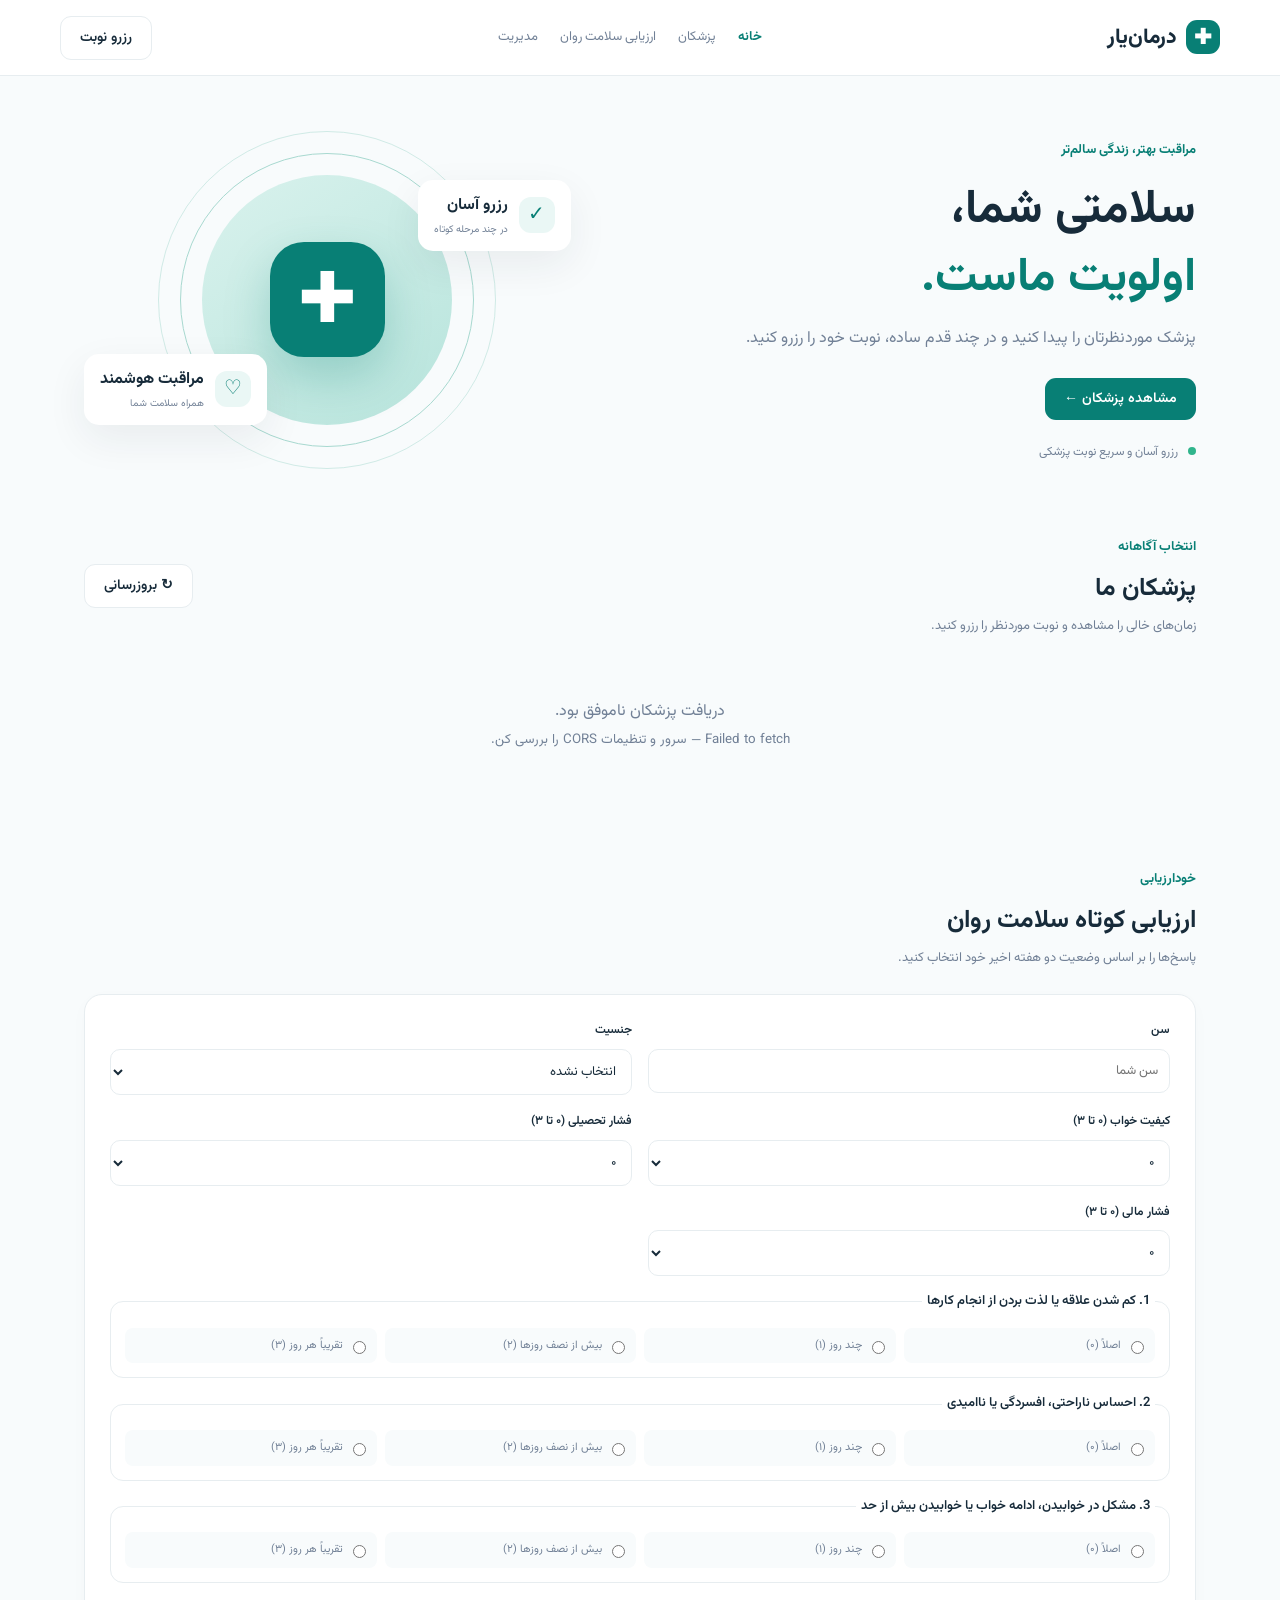
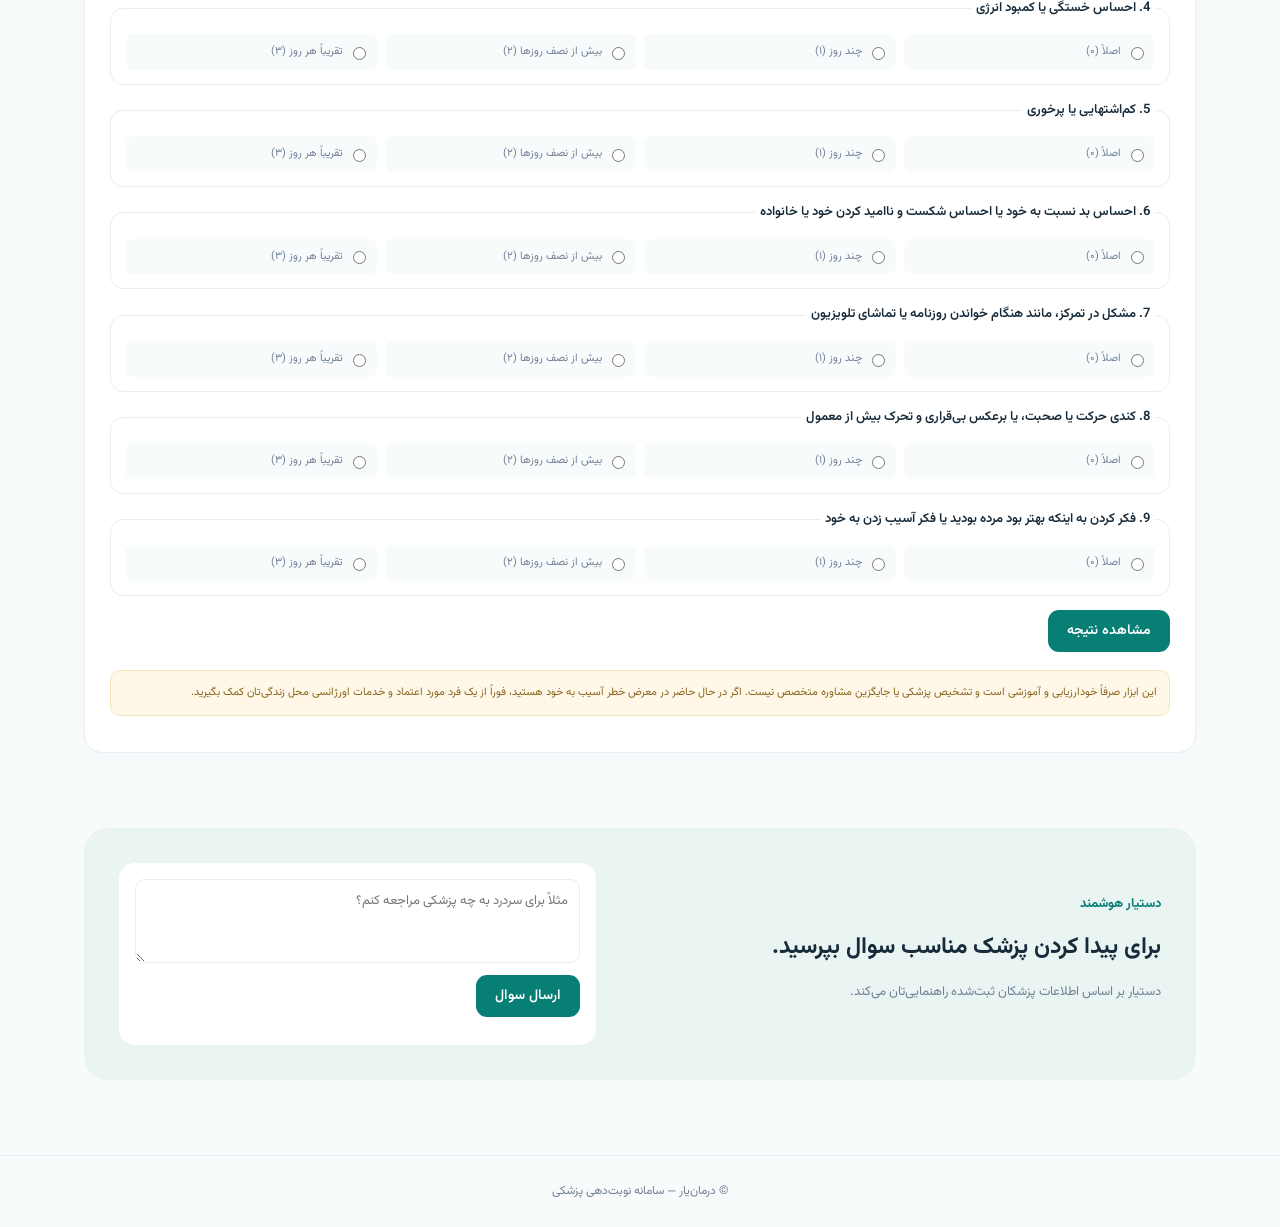
==== index.html @ 04aa25ac "Add files via upload" ====
<!doctype html>
<html lang="fa" dir="rtl">
<head>
<meta charset="UTF-8"><meta name="viewport" content="width=device-width, initial-scale=1.0">
<title>درمان‌یار | نوبت‌دهی پزشکی</title><link rel="stylesheet" href="styles.css">
</head>
<body>
<header class="topbar">
  <a class="brand" href="index.html"><span class="brand-icon">✚</span> درمان‌یار</a>
  <nav><a class="active" href="#home">خانه</a><a href="#doctors">پزشکان</a><a href="#depression">ارزیابی سلامت روان</a><a href="admin.html">مدیریت</a></nav>
  <a class="button button-outline" href="#doctors">رزرو نوبت</a>
</header>
<main id="home">
<section class="hero">
 <div class="hero-copy"><span class="eyebrow">مراقبت بهتر، زندگی سالم‌تر</span><h1>سلامتی شما،<br><span>اولویت ماست.</span></h1>
 <p>پزشک موردنظرتان را پیدا کنید و در چند قدم ساده، نوبت خود را رزرو کنید.</p>
 <a class="button button-primary" href="#doctors">مشاهده پزشکان ←</a><div class="hero-note"><span class="dot"></span> رزرو آسان و سریع نوبت پزشکی</div></div>
 <div class="hero-art"><div class="art-circle"><div class="medical-cross">✚</div></div><div class="float-card float-one"><span class="float-icon">✓</span><div><b>رزرو آسان</b><small>در چند مرحله کوتاه</small></div></div><div class="float-card float-two"><span class="float-icon">♡</span><div><b>مراقبت هوشمند</b><small>همراه سلامت شما</small></div></div></div>
</section>
<section class="section" id="doctors">
 <div class="section-heading"><div><span class="eyebrow">انتخاب آگاهانه</span><h2>پزشکان ما</h2><p>زمان‌های خالی را مشاهده و نوبت موردنظر را رزرو کنید.</p></div><button class="button button-outline" id="refreshDoctors">↻ بروزرسانی</button></div>
 <div id="doctorList" class="doctor-grid"><div class="loading">در حال دریافت پزشکان...</div></div>
</section>
<section class="section" id="depression">
 <div class="section-heading"><div><span class="eyebrow">خودارزیابی</span><h2>ارزیابی کوتاه سلامت روان</h2><p>پاسخ‌ها را بر اساس وضعیت دو هفته اخیر خود انتخاب کنید.</p></div></div>
 <form id="depressionForm" class="panel-card">
  <div class="form-grid">
   <label>سن<input type="number" name="age" min="1" required placeholder="سن شما"></label>
   <label>جنسیت<select name="gender"><option value="">انتخاب نشده</option><option value="Female">زن</option><option value="Male">مرد</option></select></label>
   <label>کیفیت خواب (۰ تا ۳)<select name="sleep_quality" required><option value="0">۰</option><option value="1">۱</option><option value="2">۲</option><option value="3">۳</option></select></label>
   <label>فشار تحصیلی (۰ تا ۳)<select name="study_pressure" required><option value="0">۰</option><option value="1">۱</option><option value="2">۲</option><option value="3">۳</option></select></label>
   <label>فشار مالی (۰ تا ۳)<select name="financial_pressure" required><option value="0">۰</option><option value="1">۱</option><option value="2">۲</option><option value="3">۳</option></select></label>
  </div>
  <div class="question-list" id="phqQuestions"></div>
  <button class="button button-primary" type="submit" id="predictBtn">مشاهده نتیجه</button>
  <div id="predictionResult" class="result-box" aria-live="polite"></div>
  <p class="disclaimer">این ابزار صرفاً خودارزیابی و آموزشی است و تشخیص پزشکی یا جایگزین مشاوره متخصص نیست. اگر در حال حاضر در معرض خطر آسیب به خود هستید، فوراً از یک فرد مورد اعتماد و خدمات اورژانسی محل زندگی‌تان کمک بگیرید.</p>
 </form>
</section>
<section class="cta">
 <div><span class="eyebrow">دستیار هوشمند</span><h2>برای پیدا کردن پزشک مناسب سوال بپرسید.</h2><p>دستیار بر اساس اطلاعات پزشکان ثبت‌شده راهنمایی‌تان می‌کند.</p></div>
 <div class="chat-box"><textarea id="aiQuestion" rows="3" placeholder="مثلاً برای سردرد به چه پزشکی مراجعه کنم؟"></textarea><button id="askAi" class="button button-primary">ارسال سوال</button><div id="aiAnswer" class="ai-answer"></div></div>
</section>
</main>
<footer>© درمان‌یار — سامانه نوبت‌دهی پزشکی</footer><div id="toast" class="toast"></div>
<script src="config.js"></script><script src="app.js"></script>
</body></html>
---- styles.css ----
@import url('https://fonts.googleapis.com/css2?family=Vazirmatn:wght@400;500;600;700;800&display=swap');
:root{--ink:#172b3a;--muted:#718096;--primary:#087f75;--primary-dark:#06675f;--pale:#eaf7f5;--line:#e7edf0;--bg:#f8fbfc;--danger:#d94848;--shadow:0 14px 40px rgba(23,43,58,.07)}
*{box-sizing:border-box}html{scroll-behavior:smooth}body{margin:0;background:var(--bg);color:var(--ink);font-family:Vazirmatn,Tahoma,sans-serif;line-height:1.8}a{text-decoration:none;color:inherit}.topbar{height:76px;padding:0 max(calc((100% - 1160px)/2),24px);display:flex;align-items:center;justify-content:space-between;background:#fff;border-bottom:1px solid var(--line);position:sticky;top:0;z-index:5}.brand{font-size:21px;font-weight:800;display:flex;align-items:center;gap:9px}.brand-icon{display:grid;place-items:center;background:var(--primary);color:white;width:34px;height:34px;border-radius:11px}.topbar nav{display:flex;gap:22px;color:var(--muted);font-size:13px}.topbar nav a.active,.topbar nav a:hover{color:var(--primary);font-weight:700}.button{border:0;border-radius:11px;padding:10px 19px;font:600 14px Vazirmatn;cursor:pointer;display:inline-flex;align-items:center;justify-content:center;gap:10px;transition:.2s}.button:disabled{opacity:.6;cursor:wait}.button-primary{background:var(--primary);color:#fff}.button-primary:hover{background:var(--primary-dark);transform:translateY(-1px)}.button-outline{background:#fff;border:1px solid var(--line);color:var(--ink)}.button-outline:hover{border-color:var(--primary);color:var(--primary)}.hero{max-width:1160px;margin:0 auto;min-height:440px;padding:60px 24px;display:grid;grid-template-columns:1.1fr .9fr;align-items:center;gap:30px}.eyebrow{color:var(--primary);font-size:13px;font-weight:700}.hero h1{font-size:47px;line-height:1.45;margin:12px 0}.hero h1 span{color:var(--primary)}.hero-copy>p,.section-heading p,.admin-welcome p{color:var(--muted);margin:0 0 24px}.hero-note{margin-top:22px;color:var(--muted);font-size:12px}.dot{display:inline-block;width:8px;height:8px;border-radius:50%;background:#30b58c;margin-left:7px}.hero-art{height:310px;position:relative;display:grid;place-items:center}.art-circle{width:250px;height:250px;border-radius:50%;background:linear-gradient(145deg,#d9f2ed,#b7e4dc);display:grid;place-items:center;position:relative}.art-circle:before,.art-circle:after{content:"";position:absolute;border:1px solid #a8d9d0;border-radius:50%;inset:-22px}.art-circle:after{inset:-44px;opacity:.5}.medical-cross{width:115px;height:115px;border-radius:34px;background:var(--primary);color:white;display:grid;place-items:center;font-size:70px;box-shadow:0 20px 45px #087f7540}.float-card{position:absolute;background:#fff;padding:12px 16px;border-radius:15px;box-shadow:var(--shadow);display:flex;align-items:center;gap:11px}.float-card small{display:block;color:var(--muted);font-size:10px}.float-one{top:35px;right:0}.float-two{bottom:30px;left:0}.float-icon{width:36px;height:36px;border-radius:12px;background:var(--pale);color:var(--primary);display:grid;place-items:center;font-size:20px}.section{max-width:1160px;margin:10px auto 75px;padding:0 24px}.section-heading{display:flex;justify-content:space-between;align-items:center;gap:20px;margin-bottom:24px}.section-heading h2,.panel-card h2{font-size:25px;margin:4px 0}.section-heading p{font-size:13px;margin:0}.doctor-grid{display:grid;grid-template-columns:repeat(3,1fr);gap:18px}.doctor-card,.panel-card,.stat-card{background:#fff;border:1px solid var(--line);border-radius:18px;box-shadow:0 5px 20px #172b3a05}.doctor-card{padding:20px;display:flex;flex-direction:column;gap:12px}.doctor-top{display:flex;align-items:center;gap:13px}.doctor-avatar{width:49px;height:49px;flex:none;border-radius:15px;background:var(--pale);color:var(--primary);display:grid;place-items:center;font-size:22px;font-weight:800}.doctor-card h3{margin:0;font-size:16px}.doctor-card p{margin:0;color:var(--muted);font-size:12px}.doctor-meta{border-top:1px solid var(--line);padding-top:12px;color:var(--muted);font-size:12px}.mini-heading{font-size:12px}.slots{display:flex;gap:7px;flex-wrap:wrap;margin-top:7px}.slot{border:1px solid #cce6e1;background:#f3fbf9;color:var(--primary);border-radius:8px;padding:5px 9px;font:500 12px Vazirmatn;cursor:pointer}.slot:hover{background:var(--primary);color:#fff}.reserved-slot{border-color:#f0d5d5;background:#fff7f7;color:var(--danger)}.empty-slots{color:var(--muted);font-size:11px}.card-actions{display:flex;justify-content:space-between;align-items:center;margin-top:auto;padding-top:7px}.text-button{color:var(--muted);font-size:11px}.loading,.empty-state{text-align:center;color:var(--muted);padding:35px;grid-column:1/-1}.cta{max-width:1112px;margin:0 auto 75px;background:#eaf5f3;border-radius:24px;padding:35px;display:grid;grid-template-columns:1fr .9fr;gap:35px;align-items:center}.cta h2{font-size:23px;margin:8px 0}.cta p{font-size:13px;color:var(--muted)}.chat-box{background:#fff;padding:16px;border-radius:16px}.chat-box textarea,input,form textarea,select{font:13px Vazirmatn;width:100%;border:1px solid var(--line);border-radius:10px;padding:11px;outline:none;background:#fff;color:var(--ink);resize:vertical}.chat-box textarea:focus,input:focus,form textarea:focus,select:focus{border-color:var(--primary)}.ai-answer{white-space:pre-wrap;font-size:13px;margin-top:12px}.toast{position:fixed;bottom:22px;left:22px;background:#172b3a;color:white;padding:12px 18px;border-radius:11px;box-shadow:var(--shadow);opacity:0;transform:translateY(10px);transition:.25s;pointer-events:none;z-index:20;font-size:13px}.toast.show{opacity:1;transform:translateY(0)}footer{text-align:center;color:var(--muted);font-size:12px;padding:25px;border-top:1px solid var(--line)}.panel-card{padding:25px;margin-bottom:22px}.form-grid{display:grid;grid-template-columns:1fr 1fr;gap:16px}.form-grid>label{font-size:12px;font-weight:600}.form-grid input,.form-grid textarea,.form-grid select{display:block;margin-top:7px;font-weight:400}.full{grid-column:1/-1}.form-actions{display:flex;align-items:center;gap:14px}.form-message{font-size:12px;color:var(--primary)}.question{border:1px solid var(--line);border-radius:13px;padding:14px;margin:14px 0}.question legend{font-size:13px;font-weight:600;padding:0 5px}.choice-row{display:grid;grid-template-columns:repeat(4,1fr);gap:8px}.choice{font-size:11px;color:var(--muted);display:flex;align-items:center;gap:5px;background:#f8fbfc;border-radius:8px;padding:8px}.choice input{width:auto;accent-color:var(--primary)}.result-box{margin-top:15px}.result-box h3{color:var(--primary)}.prob-list{display:grid;grid-template-columns:repeat(2,1fr);gap:7px}.prob-row{background:#f5faf9;border-radius:8px;padding:8px 11px;font-size:12px;display:flex;justify-content:space-between}.disclaimer{font-size:11px;color:#8a641c;background:#fff8e8;border:1px solid #f5e5bd;padding:12px;border-radius:10px;margin-top:18px}.admin-body{background:#f6f9fa}.admin-main{max-width:1050px;margin:45px auto;padding:0 24px}.admin-welcome{display:flex;align-items:center;justify-content:space-between;margin-bottom:25px}.admin-welcome h1{font-size:29px;margin:4px 0}.admin-avatar{width:54px;height:54px;border-radius:18px;background:var(--pale);color:var(--primary);display:grid;place-items:center;font-weight:800;font-size:23px}.admin-label{font-size:12px;color:var(--primary);background:var(--pale);padding:5px 12px;border-radius:30px}.stats-grid{display:grid;grid-template-columns:repeat(2,1fr);gap:16px;margin-bottom:22px}.stat-card{padding:20px}.stat-card span,.stat-card small{display:block;color:var(--muted);font-size:12px}.stat-card b{display:block;font-size:27px;margin:5px 0}.panel-card .section-heading{margin-bottom:20px}.admin-doctor-list{display:grid;gap:10px}.admin-doctor-row{display:flex;align-items:center;justify-content:space-between;gap:15px;padding:13px;border:1px solid var(--line);border-radius:13px}.admin-doctor-info{display:flex;align-items:center;gap:12px}.admin-doctor-info b{display:block;font-size:13px}.admin-doctor-info small{display:block;color:var(--muted);font-size:11px}.delete-button{border:1px solid #f2d5d5;background:#fff8f8;color:var(--danger);border-radius:9px;padding:7px 12px;font:500 12px Vazirmatn;cursor:pointer}.security-note{font-size:12px;color:#8a641c;background:#fff8e8;border:1px solid #f5e5bd;border-radius:12px;padding:13px}
@media(max-width:800px){.topbar{padding:0 16px}.topbar nav{gap:10px;font-size:11px}.topbar>.button{display:none}.hero{grid-template-columns:1fr;padding-top:40px;text-align:center}.hero h1{font-size:36px}.hero-art{height:260px;grid-row:1}.art-circle{width:185px;height:185px}.medical-cross{width:90px;height:90px;font-size:55px}.float-one{right:2%}.float-two{left:2%}.doctor-grid{grid-template-columns:1fr}.section-heading{align-items:flex-start}.cta{margin:0 16px 50px;grid-template-columns:1fr;padding:24px}.form-grid{grid-template-columns:1fr}.full{grid-column:auto}.choice-row{grid-template-columns:1fr 1fr}.admin-main{margin-top:28px}.admin-doctor-row{align-items:flex-start}.stats-grid{grid-template-columns:1fr 1fr}}
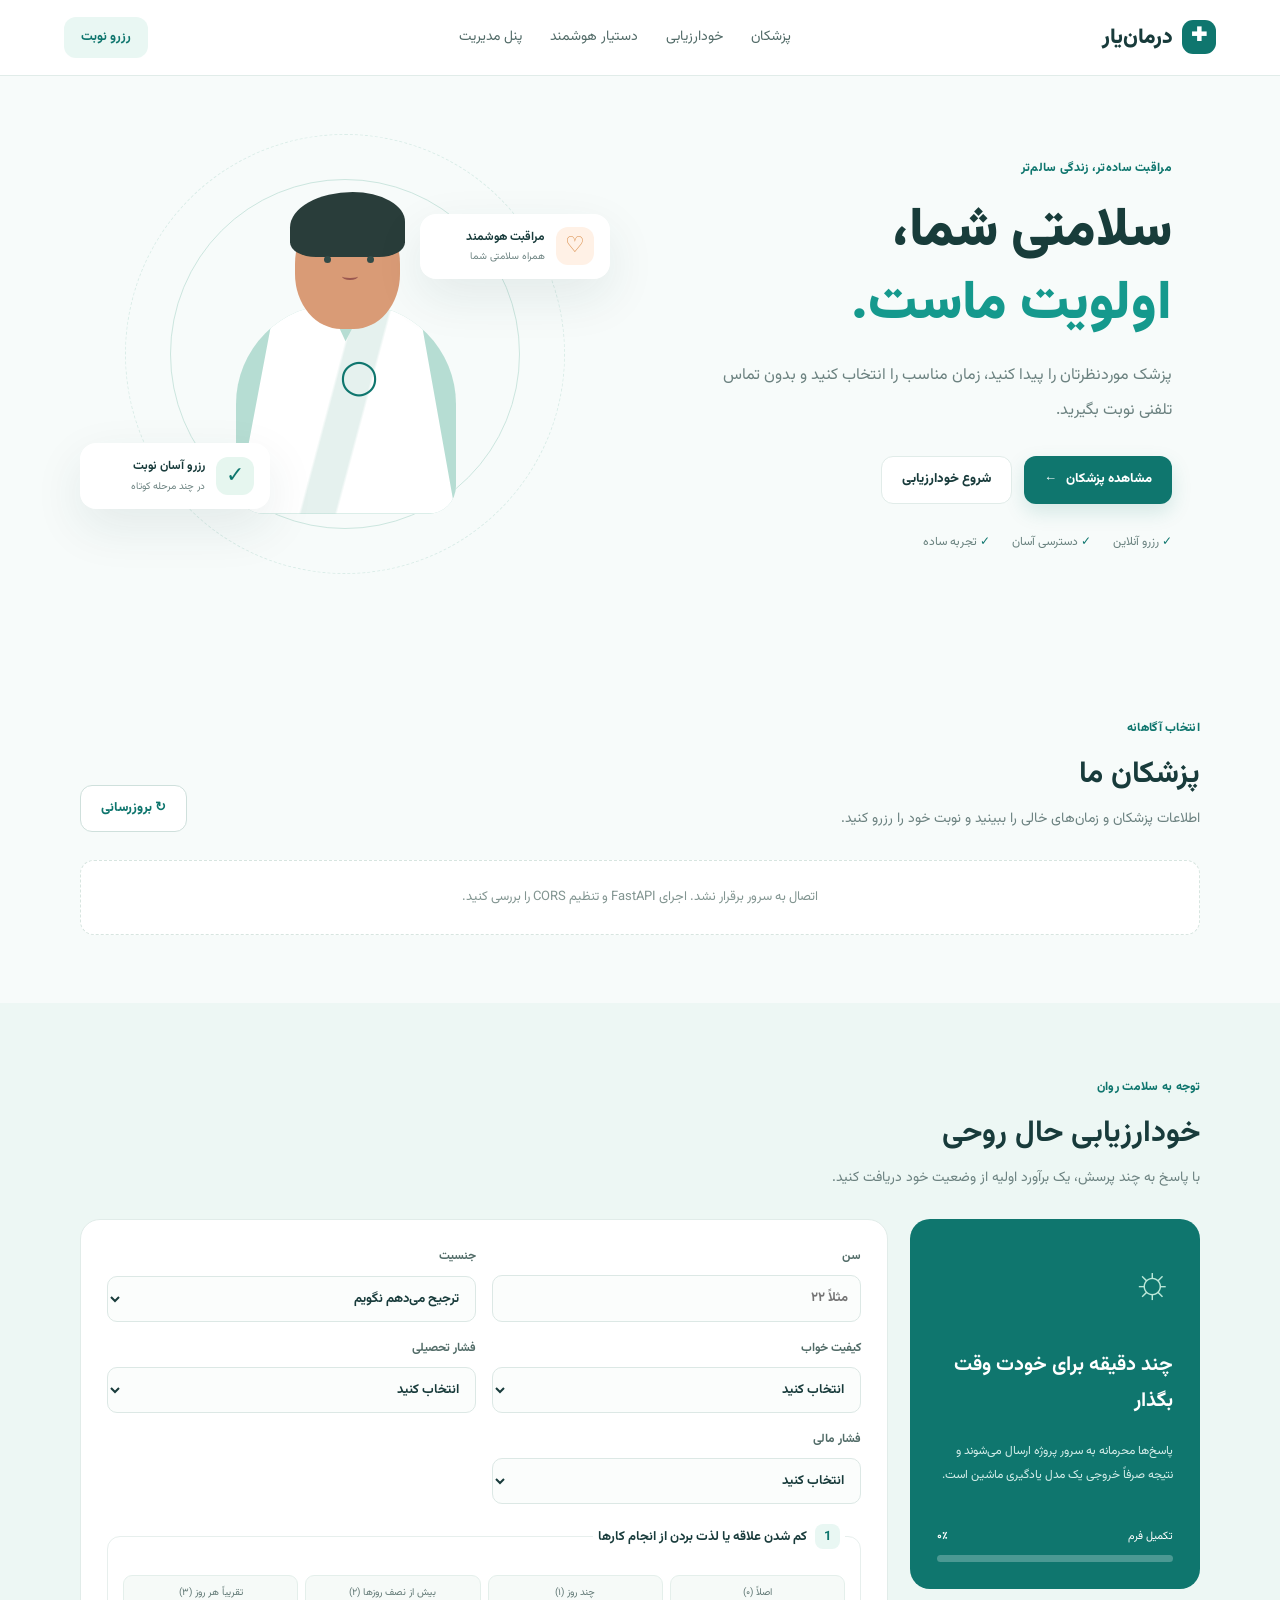
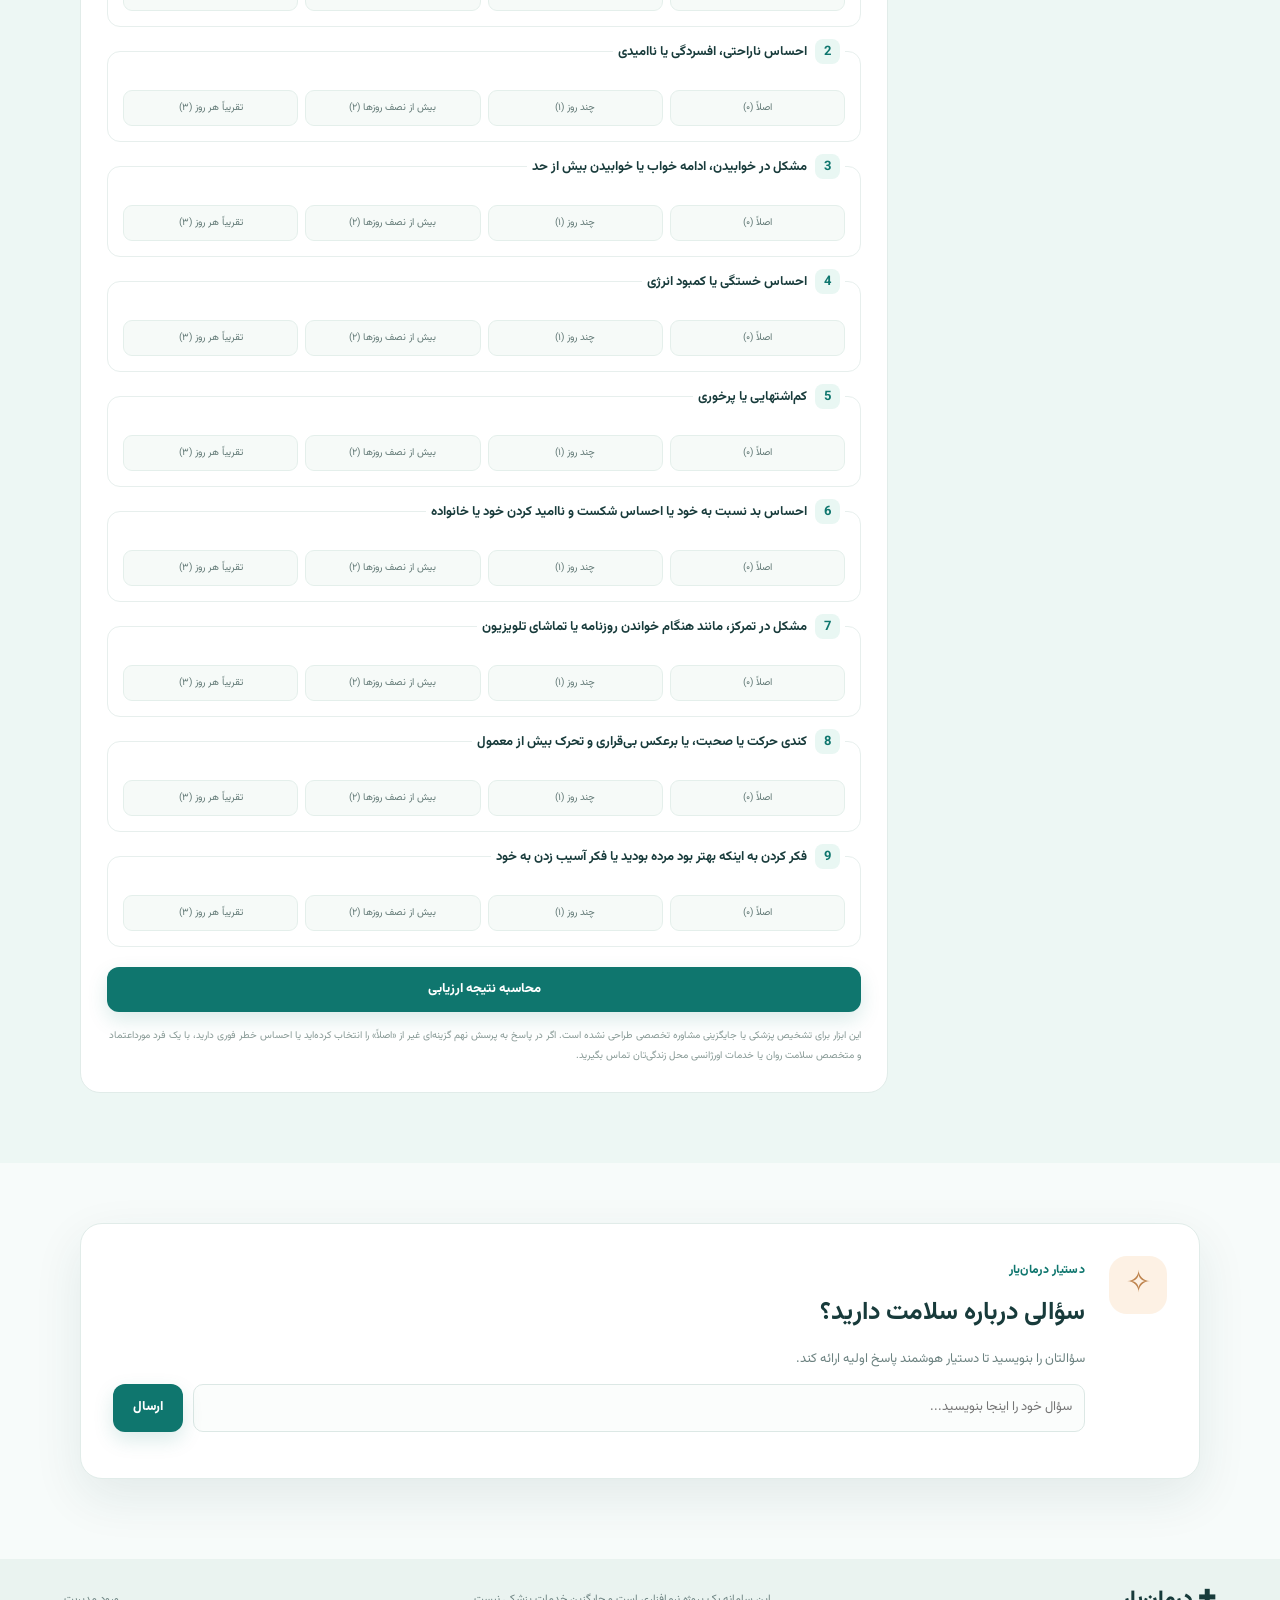
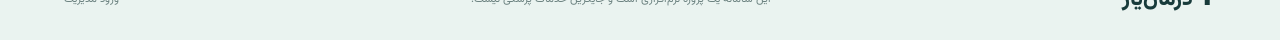
==== commit 92246e60: "Add files via upload" ====
--- a/index.html
+++ b/index.html
@@ -1,47 +1,10 @@
 <!doctype html>
-<html lang="fa" dir="rtl">
-<head>
-<meta charset="UTF-8"><meta name="viewport" content="width=device-width, initial-scale=1.0">
-<title>درمان‌یار | نوبت‌دهی پزشکی</title><link rel="stylesheet" href="styles.css">
-</head>
-<body>
-<header class="topbar">
-  <a class="brand" href="index.html"><span class="brand-icon">✚</span> درمان‌یار</a>
-  <nav><a class="active" href="#home">خانه</a><a href="#doctors">پزشکان</a><a href="#depression">ارزیابی سلامت روان</a><a href="admin.html">مدیریت</a></nav>
-  <a class="button button-outline" href="#doctors">رزرو نوبت</a>
-</header>
-<main id="home">
-<section class="hero">
- <div class="hero-copy"><span class="eyebrow">مراقبت بهتر، زندگی سالم‌تر</span><h1>سلامتی شما،<br><span>اولویت ماست.</span></h1>
- <p>پزشک موردنظرتان را پیدا کنید و در چند قدم ساده، نوبت خود را رزرو کنید.</p>
- <a class="button button-primary" href="#doctors">مشاهده پزشکان ←</a><div class="hero-note"><span class="dot"></span> رزرو آسان و سریع نوبت پزشکی</div></div>
- <div class="hero-art"><div class="art-circle"><div class="medical-cross">✚</div></div><div class="float-card float-one"><span class="float-icon">✓</span><div><b>رزرو آسان</b><small>در چند مرحله کوتاه</small></div></div><div class="float-card float-two"><span class="float-icon">♡</span><div><b>مراقبت هوشمند</b><small>همراه سلامت شما</small></div></div></div>
-</section>
-<section class="section" id="doctors">
- <div class="section-heading"><div><span class="eyebrow">انتخاب آگاهانه</span><h2>پزشکان ما</h2><p>زمان‌های خالی را مشاهده و نوبت موردنظر را رزرو کنید.</p></div><button class="button button-outline" id="refreshDoctors">↻ بروزرسانی</button></div>
- <div id="doctorList" class="doctor-grid"><div class="loading">در حال دریافت پزشکان...</div></div>
-</section>
-<section class="section" id="depression">
- <div class="section-heading"><div><span class="eyebrow">خودارزیابی</span><h2>ارزیابی کوتاه سلامت روان</h2><p>پاسخ‌ها را بر اساس وضعیت دو هفته اخیر خود انتخاب کنید.</p></div></div>
- <form id="depressionForm" class="panel-card">
-  <div class="form-grid">
-   <label>سن<input type="number" name="age" min="1" required placeholder="سن شما"></label>
-   <label>جنسیت<select name="gender"><option value="">انتخاب نشده</option><option value="Female">زن</option><option value="Male">مرد</option></select></label>
-   <label>کیفیت خواب (۰ تا ۳)<select name="sleep_quality" required><option value="0">۰</option><option value="1">۱</option><option value="2">۲</option><option value="3">۳</option></select></label>
-   <label>فشار تحصیلی (۰ تا ۳)<select name="study_pressure" required><option value="0">۰</option><option value="1">۱</option><option value="2">۲</option><option value="3">۳</option></select></label>
-   <label>فشار مالی (۰ تا ۳)<select name="financial_pressure" required><option value="0">۰</option><option value="1">۱</option><option value="2">۲</option><option value="3">۳</option></select></label>
-  </div>
-  <div class="question-list" id="phqQuestions"></div>
-  <button class="button button-primary" type="submit" id="predictBtn">مشاهده نتیجه</button>
-  <div id="predictionResult" class="result-box" aria-live="polite"></div>
-  <p class="disclaimer">این ابزار صرفاً خودارزیابی و آموزشی است و تشخیص پزشکی یا جایگزین مشاوره متخصص نیست. اگر در حال حاضر در معرض خطر آسیب به خود هستید، فوراً از یک فرد مورد اعتماد و خدمات اورژانسی محل زندگی‌تان کمک بگیرید.</p>
- </form>
-</section>
-<section class="cta">
- <div><span class="eyebrow">دستیار هوشمند</span><h2>برای پیدا کردن پزشک مناسب سوال بپرسید.</h2><p>دستیار بر اساس اطلاعات پزشکان ثبت‌شده راهنمایی‌تان می‌کند.</p></div>
- <div class="chat-box"><textarea id="aiQuestion" rows="3" placeholder="مثلاً برای سردرد به چه پزشکی مراجعه کنم؟"></textarea><button id="askAi" class="button button-primary">ارسال سوال</button><div id="aiAnswer" class="ai-answer"></div></div>
-</section>
-</main>
-<footer>© درمان‌یار — سامانه نوبت‌دهی پزشکی</footer><div id="toast" class="toast"></div>
-<script src="config.js"></script><script src="app.js"></script>
-</body></html>+<html lang="fa" dir="rtl"><head><meta charset="utf-8"><meta name="viewport" content="width=device-width,initial-scale=1"><meta name="theme-color" content="#0f766e"><title>درمان‌یار | نوبت‌دهی آنلاین</title><link rel="stylesheet" href="assets/css/styles.css"></head>
+<body><header class="topbar"><a class="brand" href="index.html"><span class="brand-mark">✚</span> درمان‌یار</a><nav><a href="#doctors">پزشکان</a><a href="#assessment">خودارزیابی</a><a href="#assistant">دستیار هوشمند</a><a href="pages/admin.html">پنل مدیریت</a></nav><a class="top-cta" href="#doctors">رزرو نوبت</a></header>
+<main><section class="hero"><div class="hero-copy"><span class="eyebrow">مراقبت ساده‌تر، زندگی سالم‌تر</span><h1>سلامتی شما،<br><em>اولویت ماست.</em></h1><p>پزشک موردنظرتان را پیدا کنید، زمان مناسب را انتخاب کنید و بدون تماس تلفنی نوبت بگیرید.</p><div class="hero-actions"><a class="btn primary" href="#doctors">مشاهده پزشکان <span>←</span></a><a class="btn ghost" href="#assessment">شروع خودارزیابی</a></div><div class="hero-trust"><span>✓ رزرو آنلاین</span><span>✓ دسترسی آسان</span><span>✓ تجربه ساده</span></div></div><div class="hero-art"><div class="art-orbit orbit-one"></div><div class="art-orbit orbit-two"></div><div class="doctor-illustration"><div class="doctor-head"><div class="hair"></div><div class="face"><i></i><b></b><span></span></div></div><div class="doctor-body"><div class="coat"></div><div class="stethoscope">◯</div></div></div><div class="floating-card floating-top"><span class="float-icon">♡</span><div><b>مراقبت هوشمند</b><small>همراه سلامتی شما</small></div></div><div class="floating-card floating-bottom"><span class="float-icon green">✓</span><div><b>رزرو آسان نوبت</b><small>در چند مرحله کوتاه</small></div></div></div></section>
+<section class="section" id="doctors"><div class="section-head"><div><span class="eyebrow">انتخاب آگاهانه</span><h2>پزشکان ما</h2><p>اطلاعات پزشکان و زمان‌های خالی را ببینید و نوبت خود را رزرو کنید.</p></div><button class="btn outline" id="refreshDoctors" type="button">↻ بروزرسانی</button></div><div class="doctor-grid" id="doctorList"><div class="loading">در حال دریافت فهرست پزشکان...</div></div></section>
+<section class="assessment-section" id="assessment"><div class="section-head"><div><span class="eyebrow">توجه به سلامت روان</span><h2>خودارزیابی حال روحی</h2><p>با پاسخ به چند پرسش، یک برآورد اولیه از وضعیت خود دریافت کنید.</p></div></div><div class="assessment-layout"><aside class="assessment-aside"><div class="assessment-symbol">☼</div><h3>چند دقیقه برای خودت وقت بگذار</h3><p>پاسخ‌ها محرمانه به سرور پروژه ارسال می‌شوند و نتیجه صرفاً خروجی یک مدل یادگیری ماشین است.</p><div class="progress-wrap"><div class="progress-label"><span>تکمیل فرم</span><b id="progressText">۰٪</b></div><div class="progress-track"><div id="progressFill"></div></div></div></aside><form id="depressionForm" class="assessment-form"><div class="form-grid"><label>سن<input type="number" name="age" min="1" max="120" required placeholder="مثلاً ۲۲"></label><label>جنسیت<select name="gender"><option value="">ترجیح می‌دهم نگویم</option><option value="Male">مرد</option><option value="Female">زن</option></select></label><label>کیفیت خواب<select name="sleep_quality" required><option value="">انتخاب کنید</option><option value="0">خیلی خوب</option><option value="1">خوب</option><option value="2">ضعیف</option><option value="3">خیلی ضعیف</option></select></label><label>فشار تحصیلی<select name="study_pressure" required><option value="">انتخاب کنید</option><option value="0">بدون فشار</option><option value="1">کم</option><option value="2">متوسط</option><option value="3">زیاد</option></select></label><label>فشار مالی<select name="financial_pressure" required><option value="">انتخاب کنید</option><option value="0">بدون فشار</option><option value="1">کم</option><option value="2">متوسط</option><option value="3">زیاد</option></select></label></div><div id="phqQuestions" class="question-list"></div><button class="btn primary wide" id="predictBtn" type="submit">محاسبه نتیجه ارزیابی</button><div id="predictionResult" class="result-box" hidden aria-live="polite"></div><p class="disclaimer">این ابزار برای تشخیص پزشکی یا جایگزینی مشاوره تخصصی طراحی نشده است. اگر در پاسخ به پرسش نهم گزینه‌ای غیر از «اصلاً» را انتخاب کرده‌اید یا احساس خطر فوری دارید، با یک فرد مورداعتماد و متخصص سلامت روان یا خدمات اورژانسی محل زندگی‌تان تماس بگیرید.</p></form></div></section>
+<section class="section assistant-section" id="assistant"><div class="assistant-card"><div class="assistant-icon">✧</div><div class="assistant-copy"><span class="eyebrow">دستیار درمان‌یار</span><h2>سؤالی درباره سلامت دارید؟</h2><p>سؤالتان را بنویسید تا دستیار هوشمند پاسخ اولیه ارائه کند.</p><div class="assistant-input"><input id="aiQuestion" type="text" placeholder="سؤال خود را اینجا بنویسید..."><button class="btn primary" id="askAi" type="button">ارسال</button></div><div id="aiAnswer" class="ai-answer" aria-live="polite"></div></div></div></section></main>
+<footer><a class="brand" href="#">✚ درمان‌یار</a><span>این سامانه یک پروژه نرم‌افزاری است و جایگزین خدمات پزشکی نیست.</span><a href="pages/admin.html">ورود مدیریت</a></footer>
+<div class="modal" id="bookingModal" aria-hidden="true"><div class="modal-backdrop" data-close-modal></div><div class="modal-panel" role="dialog" aria-modal="true" aria-labelledby="modalTitle"><button class="modal-close" id="closeModal" type="button">×</button><span class="eyebrow" id="modalEyebrow">رزرو نوبت</span><h2 id="modalTitle">تکمیل رزرو نوبت</h2><p id="modalDescription"></p><form id="bookingForm"><label>نام و نام خانوادگی<input id="patientName" maxlength="100" required placeholder="نام شما"></label><div class="modal-actions"><button class="btn primary" id="bookingSubmit" type="submit">تأیید و رزرو</button><button class="btn outline" id="cancelModal" type="button">انصراف</button></div></form></div></div><div id="toast" class="toast" role="status" aria-live="polite"></div>
+<script src="assets/js/config.js"></script><script src="assets/js/api.js"></script><script src="assets/js/ui.js"></script><script src="assets/js/booking.js"></script><script src="assets/js/depression.js"></script><script src="assets/js/main.js"></script></body></html>
--- a/assets/css/styles.css
+++ b/assets/css/styles.css
@@ -0,0 +1,4 @@
+@import url('https://fonts.googleapis.com/css2?family=Vazirmatn:wght@300;400;500;600;700;800;900&display=swap');
+:root{--ink:#183b3b;--muted:#6c8280;--teal:#0f766e;--teal2:#15998d;--mint:#e9f7f3;--line:#e1ece9;--paper:#fff;--bg:#f7fbfa;--orange:#e9a45b;--danger:#c94d55;--shadow:0 18px 50px rgba(21,69,65,.09)}*{box-sizing:border-box}html{scroll-behavior:smooth}body{margin:0;background:var(--bg);color:var(--ink);font-family:'Vazirmatn',Tahoma,sans-serif;line-height:1.8}a{color:inherit;text-decoration:none}button,input,textarea,select{font:inherit}button{cursor:pointer}.topbar{height:76px;padding:0 max(calc((100% - 1160px)/2),5%);display:flex;align-items:center;justify-content:space-between;background:rgba(255,255,255,.92);border-bottom:1px solid var(--line);position:sticky;top:0;z-index:20;backdrop-filter:blur(14px)}.brand{font-weight:900;font-size:21px;display:flex;align-items:center;gap:9px;color:var(--ink)}.brand-mark{display:grid;place-items:center;width:34px;height:34px;border-radius:11px;background:var(--teal);color:#fff;font-size:19px}.topbar nav{display:flex;gap:28px;color:#526b68;font-size:14px}.topbar nav a:hover,.topbar nav a.active{color:var(--teal)}.top-cta,.admin-tag{background:var(--mint);color:var(--teal);padding:9px 17px;border-radius:12px;font-size:13px;font-weight:700}.hero{max-width:1160px;margin:auto;min-height:570px;padding:65px 20px 80px;display:grid;grid-template-columns:1fr 1fr;align-items:center;gap:60px}.hero-copy{padding-right:28px}.eyebrow{font-size:12px;font-weight:800;color:var(--teal);letter-spacing:.3px}.hero h1{font-size:54px;line-height:1.35;margin:14px 0;color:#183c3a;font-weight:900}.hero h1 em{font-style:normal;color:var(--teal2)}.hero-copy>p{color:var(--muted);max-width:460px;font-size:16px;line-height:2.2}.hero-actions{display:flex;gap:12px;margin:28px 0}.btn{border:0;border-radius:12px;padding:11px 20px;font-size:13px;font-weight:800;display:inline-flex;justify-content:center;align-items:center;gap:9px;transition:.2s}.btn:hover{transform:translateY(-2px)}.btn:disabled{opacity:.6;cursor:wait;transform:none}.primary{background:var(--teal);color:#fff;box-shadow:0 8px 20px #0f766e26}.primary:hover{background:#0b655f}.ghost{background:#fff;border:1px solid var(--line);color:var(--ink)}.outline{background:#fff;border:1px solid #cfe0dc;color:var(--teal)}.danger{background:#fff0f0;color:var(--danger);border:1px solid #f4d1d2}.wide{width:100%}.small{padding:8px 12px;font-size:12px}.hero-trust{display:flex;gap:22px;color:#69817e;font-size:12px}.hero-trust span:first-letter{color:var(--teal)}.hero-art{height:420px;position:relative;display:grid;place-items:center}.art-orbit{position:absolute;border:1px solid #cce6df;border-radius:50%;width:350px;height:350px}.orbit-two{width:440px;height:440px;border-style:dashed;opacity:.65}.doctor-illustration{position:relative;width:245px;height:320px;z-index:2}.doctor-head{position:absolute;top:10px;left:72px;width:105px;height:125px;background:#d99b76;border-radius:48% 48% 44% 44%;z-index:2}.hair{position:absolute;top:-12px;left:-5px;width:115px;height:65px;border-radius:60% 50% 25% 25%;background:#293d3a}.face{position:absolute;top:43px;left:23px;width:62px;height:48px}.face i,.face b{position:absolute;top:9px;width:7px;height:7px;border-radius:50%;background:#314a47}.face i{left:6px}.face b{right:6px}.face span{position:absolute;left:24px;top:26px;width:16px;height:7px;border-bottom:2px solid #9b574f;border-radius:50%}.doctor-body{position:absolute;bottom:0;left:13px;width:220px;height:210px;background:#b6ddd3;border-radius:100px 100px 28px 28px;overflow:hidden}.coat{position:absolute;inset:0;background:linear-gradient(105deg,#fff 0 43%,#e5f1ee 44% 56%,#fff 57%);clip-path:polygon(18% 0,42% 0,50% 18%,59% 0,83% 0,100% 100%,0 100%)}.stethoscope{position:absolute;top:45px;left:104px;color:var(--teal);font-size:34px}.floating-card{position:absolute;z-index:3;background:#fff;border-radius:16px;padding:13px 16px;display:flex;align-items:center;gap:11px;box-shadow:var(--shadow);min-width:190px}.floating-top{top:70px;right:0}.floating-bottom{bottom:55px;left:0}.float-icon{display:grid;place-items:center;width:38px;height:38px;background:#fff1e6;color:#d98d49;border-radius:12px;font-size:22px}.float-icon.green{background:#e6f6ef;color:var(--teal)}.floating-card b,.floating-card small{display:block}.floating-card b{font-size:12px}.floating-card small{font-size:10px;color:var(--muted)}.section{max-width:1160px;margin:0 auto;padding:68px 20px}.section-head{display:flex;align-items:end;justify-content:space-between;margin-bottom:28px}.section-head h2,.assistant-copy h2{font-size:30px;margin:5px 0;color:var(--ink)}.section-head p{color:var(--muted);font-size:14px;margin:0}.doctor-grid{display:grid;grid-template-columns:repeat(3,1fr);gap:18px}.doctor-card,.panel-card{background:#fff;border:1px solid var(--line);border-radius:20px;padding:22px;box-shadow:0 8px 28px #164c4310}.doctor-top{display:flex;align-items:center;gap:13px}.doctor-avatar{width:48px;height:48px;flex:0 0 48px;border-radius:15px;background:var(--mint);color:var(--teal);display:grid;place-items:center;font-size:22px}.doctor-top h3{font-size:17px;margin:0}.doctor-top p{margin:0;color:var(--muted);font-size:11px}.doctor-description{color:#617976;font-size:13px;min-height:42px}.doctor-meta{display:grid;gap:5px;color:#627976;font-size:12px;border-block:1px solid #edf3f1;padding:12px 0;margin:12px 0}.slot-group>b{font-size:12px}.slots{display:flex;flex-wrap:wrap;gap:7px;margin-top:9px}.slot{background:#eaf7f2;border:1px solid #d5eee5;color:#08776b;border-radius:9px;padding:6px 10px;font-size:11px;font-weight:700}.slot:hover{background:var(--teal);color:#fff}.reserved-slot{background:#fff3ec;border-color:#f4dfcf;color:#a76b39}.reserved-slot:hover{background:#c77b43;color:#fff}.empty-slots,.field-hint{font-size:11px;color:#8a9b98}.reserved-area{margin-top:13px}.card-footer{display:flex;justify-content:space-between;margin-top:18px;padding-top:12px;border-top:1px solid #edf3f1;color:var(--teal);font-size:11px}.card-footer small{color:#8a9b98}.assessment-section{background:#edf7f4;padding:70px max(calc((100% - 1120px)/2),5%)}.assessment-layout{display:grid;grid-template-columns:290px 1fr;gap:22px;align-items:start}.assessment-aside{background:var(--teal);border-radius:20px;padding:27px;color:#fff;position:sticky;top:100px}.assessment-symbol{font-size:45px;color:#bce8d9}.assessment-aside h3{font-size:20px}.assessment-aside p{font-size:12px;color:#d5eeea;line-height:2}.progress-wrap{margin-top:40px}.progress-label{display:flex;justify-content:space-between;font-size:11px}.progress-track,.probability-track{height:7px;background:#d8e8e3;border-radius:10px;overflow:hidden}.progress-track{background:#ffffff40;margin-top:8px}.progress-track>div{height:100%;width:0;background:#f1c58d;border-radius:10px;transition:width .2s}.assessment-form{background:#fff;border:1px solid var(--line);border-radius:20px;padding:26px}.form-grid{display:grid;grid-template-columns:repeat(2,minmax(0,1fr));gap:16px}.form-grid label,.modal-panel label{display:grid;gap:7px;color:#526c68;font-size:12px;font-weight:700}.full{grid-column:1/-1}input,textarea,select{width:100%;border:1px solid #dce8e5;background:#fbfdfc;border-radius:10px;padding:11px 12px;color:var(--ink);outline:none;font-size:13px}input:focus,textarea:focus,select:focus{border-color:#5bb4a5;box-shadow:0 0 0 3px #0f766e12}textarea{resize:vertical}.question-list{margin:20px 0}.question{border:1px solid #e7efed;border-radius:13px;padding:15px;margin:12px 0}.question legend{font-size:13px;font-weight:700;padding:0 5px;line-height:2}.question-number{display:inline-grid;place-items:center;width:25px;height:25px;border-radius:8px;background:var(--mint);color:var(--teal);margin-left:8px}.choice-row{display:grid;grid-template-columns:repeat(4,1fr);gap:7px;margin-top:10px}.choice{position:relative;display:block!important}.choice input{position:absolute;opacity:0}.choice span{display:block;text-align:center;padding:8px 5px;background:#f6faf8;border:1px solid #e4efeb;border-radius:9px;font-size:10px;color:#627976;cursor:pointer}.choice input:checked+span{background:#e3f4ed;border-color:#65b7a2;color:#08766b;font-weight:800}.disclaimer{font-size:10px;color:#879995;line-height:2;margin:14px 0 0}.result-box{margin-top:18px;padding:18px;border-radius:14px;background:#f3faf7;border:1px solid #d9eee5}.result-heading{display:flex;align-items:center;gap:12px}.result-heading h3{margin:0;font-size:20px}.result-heading .eyebrow{display:block}.result-icon{width:40px;height:40px;border-radius:12px;background:#dff3e9;color:var(--teal);display:grid;place-items:center}.result-box p{font-size:12px;color:#627976}.result-box h4{font-size:12px}.probability-item{margin:10px 0}.probability-label{display:flex;justify-content:space-between;font-size:11px;margin-bottom:5px}.probability-fill{height:100%;background:var(--teal2);border-radius:10px}.urgent-note{background:#fff0ed;padding:12px;border-radius:10px;color:#a43d35!important}.error-text{color:var(--danger)!important}.assistant-section{padding-top:60px;padding-bottom:80px}.assistant-card{display:flex;gap:24px;align-items:flex-start;background:#fff;border:1px solid var(--line);border-radius:22px;padding:32px;box-shadow:var(--shadow)}.assistant-icon{width:58px;height:58px;display:grid;place-items:center;background:#fdf1e4;color:#bd824b;border-radius:18px;font-size:30px}.assistant-copy{flex:1}.assistant-copy h2{font-size:25px}.assistant-copy p{color:var(--muted);font-size:13px}.assistant-input{display:flex;gap:10px}.assistant-input input{flex:1}.ai-answer{white-space:pre-wrap;margin-top:14px;color:#46615d;font-size:13px;line-height:2}footer{display:flex;justify-content:space-between;align-items:center;padding:22px max(calc((100% - 1160px)/2),5%);background:#eaf3f0;color:#6c8280;font-size:11px}.footer .brand{font-size:15px}.modal{position:fixed;inset:0;z-index:50;display:none;align-items:center;justify-content:center;padding:20px}.modal.open{display:flex}.modal-backdrop{position:absolute;inset:0;background:#102f2dcc;backdrop-filter:blur(4px)}.modal-panel{position:relative;width:min(100%,440px);background:#fff;border-radius:20px;padding:30px;box-shadow:var(--shadow)}.modal-close{position:absolute;top:12px;left:15px;border:0;background:#f1f6f4;border-radius:9px;width:32px;height:32px;font-size:23px;color:var(--muted)}.modal-panel h2{margin:5px 0}.modal-panel>p{font-size:12px;color:var(--muted)}.modal-actions{display:flex;gap:9px;margin-top:18px}.toast{position:fixed;bottom:22px;left:22px;z-index:80;background:#173f3b;color:#fff;border-radius:12px;padding:12px 18px;font-size:12px;box-shadow:var(--shadow);opacity:0;transform:translateY(12px);pointer-events:none;transition:.25s;max-width:min(90vw,440px)}.toast.show{opacity:1;transform:translateY(0)}.loading,.empty-state{padding:25px;text-align:center;color:#829591;background:#fff;border:1px dashed #d7e5e0;border-radius:14px;grid-column:1/-1;font-size:13px}
+/* Admin */.admin-main{max-width:1060px;margin:0 auto;padding:38px 20px 70px}.admin-welcome{display:flex;align-items:center;justify-content:space-between;margin-bottom:25px}.admin-welcome h1{font-size:30px;margin:3px 0}.admin-welcome p{margin:0;color:var(--muted);font-size:13px}.admin-avatar{width:54px;height:54px;border-radius:18px;background:var(--teal);color:white;display:grid;place-items:center;font-weight:900;font-size:20px}.stats-grid{display:grid;grid-template-columns:repeat(2,1fr);gap:15px;margin-bottom:20px}.stat-card{background:#fff;border:1px solid var(--line);border-radius:16px;padding:17px 20px}.stat-card span,.stat-card small{display:block;color:var(--muted);font-size:11px}.stat-card b{display:block;font-size:25px;margin:2px 0}.stat-card b.connected{color:var(--teal)}.panel-card{margin:18px 0;padding:24px}.section-heading{display:flex;align-items:center;justify-content:space-between;margin-bottom:20px}.section-heading h2{margin:0;font-size:19px}.section-heading p{margin:3px 0;color:var(--muted);font-size:11px}.panel-icon,.schedule-icon{width:38px;height:38px;display:grid;place-items:center;background:var(--mint);color:var(--teal);border-radius:12px;font-size:20px}.schedule-builder{background:#f7fbfa;border:1px solid #e1ece8;border-radius:15px;padding:17px}.schedule-title{display:flex;align-items:center;justify-content:space-between}.schedule-title h3{margin:0;font-size:14px}.schedule-title p{margin:3px 0;color:var(--muted);font-size:10px}.schedule-inputs{display:flex;align-items:end;gap:12px;margin:15px 0}.schedule-inputs label{width:155px}.schedule-inputs .btn{height:43px}.schedule-list{display:grid;gap:8px}.schedule-empty{color:#8b9b98;font-size:11px;padding:10px}.schedule-chip,.schedule-edit-row{display:flex;align-items:center;justify-content:space-between;gap:12px;padding:9px 12px;background:#fff;border:1px solid #e2ece8;border-radius:10px;font-size:11px}.schedule-chip strong{color:var(--teal)}.remove-slot{border:0;background:#fff0f0;color:var(--danger);width:27px;height:27px;border-radius:8px;font-size:18px}.remove-slot:disabled{opacity:.25;cursor:not-allowed}.field-hint{display:block;margin-top:9px}.form-actions{display:flex;align-items:center;gap:12px}.form-message{font-size:11px;color:var(--teal)}.admin-doctor-list{display:grid;gap:10px}.admin-doctor-row{display:flex;justify-content:space-between;align-items:center;gap:15px;padding:13px;border:1px solid #e6efec;border-radius:13px}.admin-doctor-info{display:flex;align-items:center;gap:12px}.admin-doctor-info b,.admin-doctor-info small{display:block}.admin-doctor-info b{font-size:13px}.admin-doctor-info small{font-size:10px;color:var(--muted)}.admin-row-actions{display:flex;gap:8px}.security-note{padding:14px 17px;background:#fff8eb;border:1px solid #f1e0c2;border-radius:12px;color:#8b6b3d;font-size:11px;line-height:2}.edit-panel{border-color:#a7d7c9;box-shadow:0 10px 35px #0f766e12}.schedule-edit-row{justify-content:initial}.schedule-time-fields{display:flex;gap:9px;flex:1}.schedule-time-fields label{display:flex;align-items:center;gap:6px;font-size:10px;color:var(--muted)}.schedule-time-fields input{width:115px;padding:6px}.schedule-row-status{display:flex;align-items:center;gap:8px;min-width:100px}.schedule-row-status small{color:var(--muted);font-size:10px}.status-pill{border-radius:20px;padding:3px 8px;font-size:10px}.status-pill.free{background:#e5f6ee;color:#168166}.status-pill.taken{background:#fff0e6;color:#aa713d}[hidden]{display:none!important}
+@media(max-width:850px){.topbar{padding:0 20px}.topbar nav{gap:13px;font-size:12px}.hero{gap:10px;min-height:490px}.hero h1{font-size:43px}.hero-art{transform:scale(.85)}.doctor-grid{grid-template-columns:repeat(2,1fr)}.assessment-section{padding:55px 20px}.assessment-layout{grid-template-columns:1fr}.assessment-aside{position:static}.progress-wrap{margin-top:20px}}@media(max-width:600px){.topbar{height:auto;min-height:65px;flex-wrap:wrap;padding:10px 15px;gap:8px}.topbar nav{order:3;width:100%;overflow:auto;justify-content:space-between;padding:6px 0}.top-cta,.admin-tag{font-size:11px;padding:6px 10px}.hero{display:flex;flex-direction:column;padding:48px 20px 35px;gap:0}.hero-copy{padding:0}.hero h1{font-size:39px}.hero-copy>p{font-size:14px}.hero-art{height:330px;width:100%;transform:scale(.78);margin-top:-10px}.section{padding:48px 16px}.section-head{align-items:flex-start;gap:12px}.section-head h2,.assistant-copy h2{font-size:24px}.section-head p{font-size:12px}.doctor-grid{grid-template-columns:1fr}.assessment-section{padding:45px 14px}.assessment-form{padding:16px}.form-grid{grid-template-columns:1fr}.form-grid .full{grid-column:auto}.choice-row{grid-template-columns:repeat(2,1fr)}.assistant-card{padding:20px;gap:12px}.assistant-icon{width:42px;height:42px;flex:0 0 42px}.assistant-input{flex-direction:column}.assistant-input .btn{width:100%}footer{flex-wrap:wrap;gap:12px;padding:20px}.admin-main{padding:25px 13px 45px}.panel-card{padding:17px}.stats-grid{gap:8px}.stat-card{padding:13px}.admin-doctor-row{align-items:flex-start;flex-direction:column}.admin-row-actions{width:100%}.admin-row-actions .btn{flex:1}.schedule-inputs{flex-wrap:wrap}.schedule-inputs label{width:calc(50% - 8px)}.schedule-inputs .btn{width:100%}.schedule-edit-row{flex-wrap:wrap}.schedule-time-fields{min-width:100%}.schedule-time-fields label{flex:1}.schedule-time-fields input{width:100%}.schedule-row-status{min-width:unset}.form-actions{flex-wrap:wrap}.modal-panel{padding:24px 18px}}
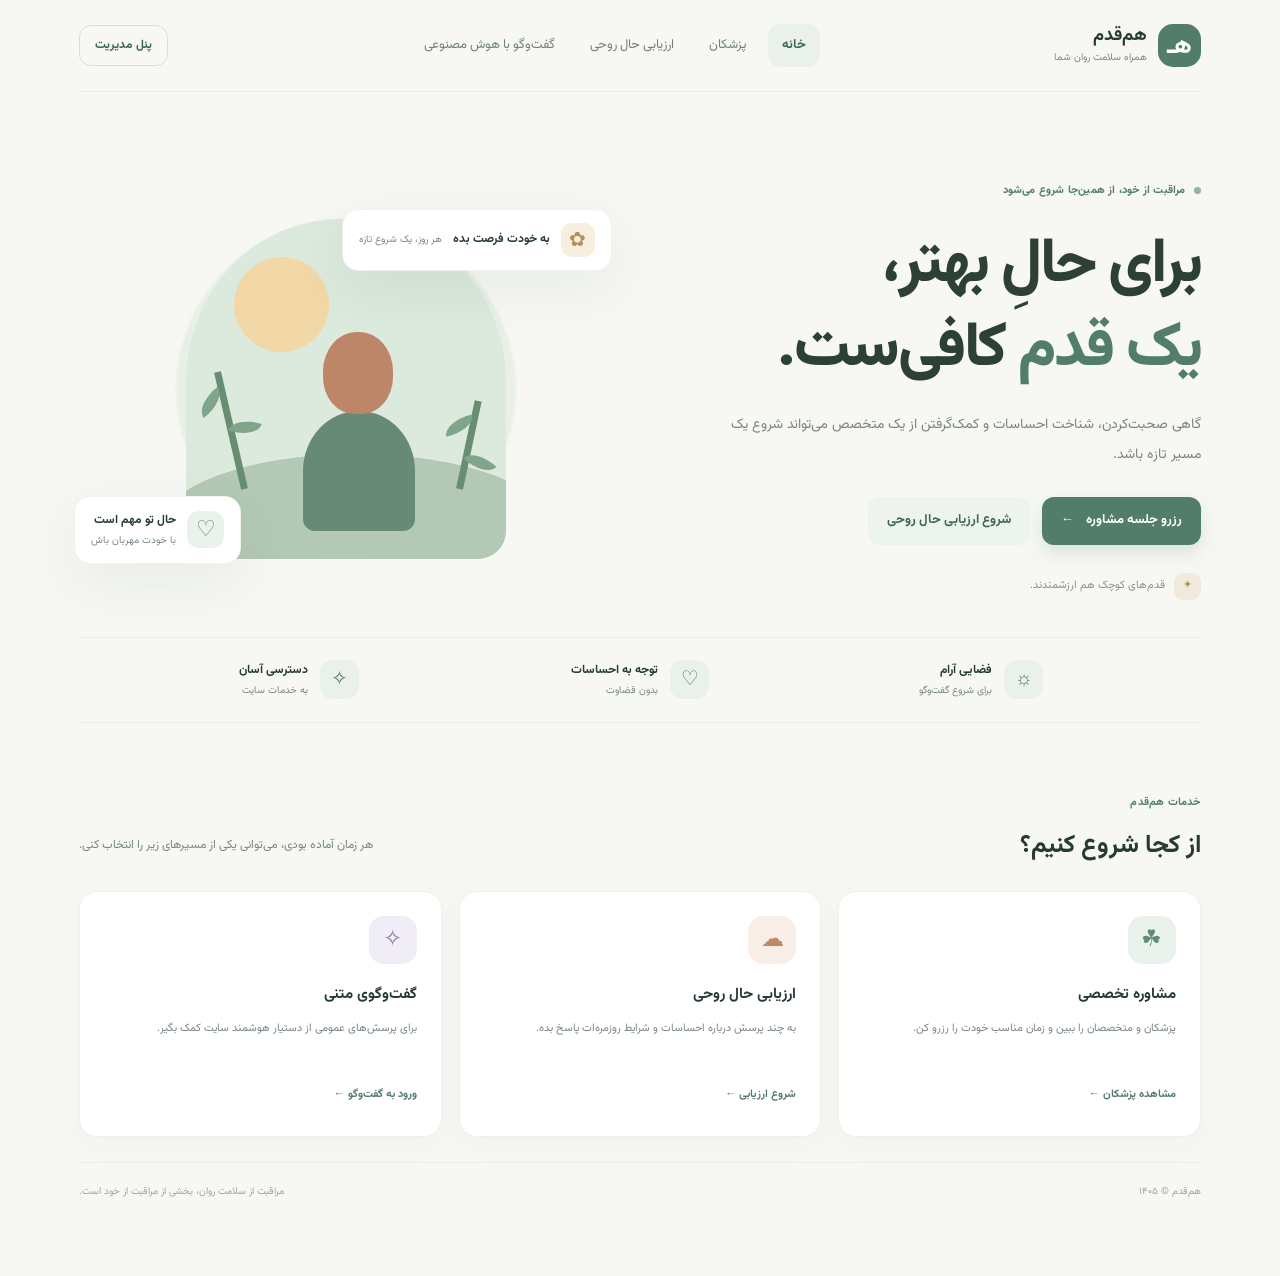
==== commit f7168527: "Add files via upload" ====
--- a/index.html
+++ b/index.html
@@ -1,10 +1,136 @@
 <!doctype html>
-<html lang="fa" dir="rtl"><head><meta charset="utf-8"><meta name="viewport" content="width=device-width,initial-scale=1"><meta name="theme-color" content="#0f766e"><title>درمان‌یار | نوبت‌دهی آنلاین</title><link rel="stylesheet" href="assets/css/styles.css"></head>
-<body><header class="topbar"><a class="brand" href="index.html"><span class="brand-mark">✚</span> درمان‌یار</a><nav><a href="#doctors">پزشکان</a><a href="#assessment">خودارزیابی</a><a href="#assistant">دستیار هوشمند</a><a href="pages/admin.html">پنل مدیریت</a></nav><a class="top-cta" href="#doctors">رزرو نوبت</a></header>
-<main><section class="hero"><div class="hero-copy"><span class="eyebrow">مراقبت ساده‌تر، زندگی سالم‌تر</span><h1>سلامتی شما،<br><em>اولویت ماست.</em></h1><p>پزشک موردنظرتان را پیدا کنید، زمان مناسب را انتخاب کنید و بدون تماس تلفنی نوبت بگیرید.</p><div class="hero-actions"><a class="btn primary" href="#doctors">مشاهده پزشکان <span>←</span></a><a class="btn ghost" href="#assessment">شروع خودارزیابی</a></div><div class="hero-trust"><span>✓ رزرو آنلاین</span><span>✓ دسترسی آسان</span><span>✓ تجربه ساده</span></div></div><div class="hero-art"><div class="art-orbit orbit-one"></div><div class="art-orbit orbit-two"></div><div class="doctor-illustration"><div class="doctor-head"><div class="hair"></div><div class="face"><i></i><b></b><span></span></div></div><div class="doctor-body"><div class="coat"></div><div class="stethoscope">◯</div></div></div><div class="floating-card floating-top"><span class="float-icon">♡</span><div><b>مراقبت هوشمند</b><small>همراه سلامتی شما</small></div></div><div class="floating-card floating-bottom"><span class="float-icon green">✓</span><div><b>رزرو آسان نوبت</b><small>در چند مرحله کوتاه</small></div></div></div></section>
-<section class="section" id="doctors"><div class="section-head"><div><span class="eyebrow">انتخاب آگاهانه</span><h2>پزشکان ما</h2><p>اطلاعات پزشکان و زمان‌های خالی را ببینید و نوبت خود را رزرو کنید.</p></div><button class="btn outline" id="refreshDoctors" type="button">↻ بروزرسانی</button></div><div class="doctor-grid" id="doctorList"><div class="loading">در حال دریافت فهرست پزشکان...</div></div></section>
-<section class="assessment-section" id="assessment"><div class="section-head"><div><span class="eyebrow">توجه به سلامت روان</span><h2>خودارزیابی حال روحی</h2><p>با پاسخ به چند پرسش، یک برآورد اولیه از وضعیت خود دریافت کنید.</p></div></div><div class="assessment-layout"><aside class="assessment-aside"><div class="assessment-symbol">☼</div><h3>چند دقیقه برای خودت وقت بگذار</h3><p>پاسخ‌ها محرمانه به سرور پروژه ارسال می‌شوند و نتیجه صرفاً خروجی یک مدل یادگیری ماشین است.</p><div class="progress-wrap"><div class="progress-label"><span>تکمیل فرم</span><b id="progressText">۰٪</b></div><div class="progress-track"><div id="progressFill"></div></div></div></aside><form id="depressionForm" class="assessment-form"><div class="form-grid"><label>سن<input type="number" name="age" min="1" max="120" required placeholder="مثلاً ۲۲"></label><label>جنسیت<select name="gender"><option value="">ترجیح می‌دهم نگویم</option><option value="Male">مرد</option><option value="Female">زن</option></select></label><label>کیفیت خواب<select name="sleep_quality" required><option value="">انتخاب کنید</option><option value="0">خیلی خوب</option><option value="1">خوب</option><option value="2">ضعیف</option><option value="3">خیلی ضعیف</option></select></label><label>فشار تحصیلی<select name="study_pressure" required><option value="">انتخاب کنید</option><option value="0">بدون فشار</option><option value="1">کم</option><option value="2">متوسط</option><option value="3">زیاد</option></select></label><label>فشار مالی<select name="financial_pressure" required><option value="">انتخاب کنید</option><option value="0">بدون فشار</option><option value="1">کم</option><option value="2">متوسط</option><option value="3">زیاد</option></select></label></div><div id="phqQuestions" class="question-list"></div><button class="btn primary wide" id="predictBtn" type="submit">محاسبه نتیجه ارزیابی</button><div id="predictionResult" class="result-box" hidden aria-live="polite"></div><p class="disclaimer">این ابزار برای تشخیص پزشکی یا جایگزینی مشاوره تخصصی طراحی نشده است. اگر در پاسخ به پرسش نهم گزینه‌ای غیر از «اصلاً» را انتخاب کرده‌اید یا احساس خطر فوری دارید، با یک فرد مورداعتماد و متخصص سلامت روان یا خدمات اورژانسی محل زندگی‌تان تماس بگیرید.</p></form></div></section>
-<section class="section assistant-section" id="assistant"><div class="assistant-card"><div class="assistant-icon">✧</div><div class="assistant-copy"><span class="eyebrow">دستیار درمان‌یار</span><h2>سؤالی درباره سلامت دارید؟</h2><p>سؤالتان را بنویسید تا دستیار هوشمند پاسخ اولیه ارائه کند.</p><div class="assistant-input"><input id="aiQuestion" type="text" placeholder="سؤال خود را اینجا بنویسید..."><button class="btn primary" id="askAi" type="button">ارسال</button></div><div id="aiAnswer" class="ai-answer" aria-live="polite"></div></div></div></section></main>
-<footer><a class="brand" href="#">✚ درمان‌یار</a><span>این سامانه یک پروژه نرم‌افزاری است و جایگزین خدمات پزشکی نیست.</span><a href="pages/admin.html">ورود مدیریت</a></footer>
-<div class="modal" id="bookingModal" aria-hidden="true"><div class="modal-backdrop" data-close-modal></div><div class="modal-panel" role="dialog" aria-modal="true" aria-labelledby="modalTitle"><button class="modal-close" id="closeModal" type="button">×</button><span class="eyebrow" id="modalEyebrow">رزرو نوبت</span><h2 id="modalTitle">تکمیل رزرو نوبت</h2><p id="modalDescription"></p><form id="bookingForm"><label>نام و نام خانوادگی<input id="patientName" maxlength="100" required placeholder="نام شما"></label><div class="modal-actions"><button class="btn primary" id="bookingSubmit" type="submit">تأیید و رزرو</button><button class="btn outline" id="cancelModal" type="button">انصراف</button></div></form></div></div><div id="toast" class="toast" role="status" aria-live="polite"></div>
-<script src="assets/js/config.js"></script><script src="assets/js/api.js"></script><script src="assets/js/ui.js"></script><script src="assets/js/booking.js"></script><script src="assets/js/depression.js"></script><script src="assets/js/main.js"></script></body></html>
+<html lang="fa" dir="rtl">
+<head>
+  <meta charset="utf-8">
+  <meta name="viewport" content="width=device-width, initial-scale=1">
+  <meta name="theme-color" content="#f5f7f4">
+  <title>هم‌قدم | سلامت روان</title>
+  <link rel="preconnect" href="https://fonts.googleapis.com">
+  <link rel="preconnect" href="https://fonts.gstatic.com" crossorigin>
+  <link href="https://fonts.googleapis.com/css2?family=Vazirmatn:wght@400;500;600;700;800&display=swap" rel="stylesheet">
+  <link rel="stylesheet" href="styles.css">
+</head>
+<body>
+  <div class="app-shell">
+    <header class="topbar">
+      <a class="brand" href="#" data-page="home" aria-label="صفحه اصلی">
+        <span class="brand-mark">هـ</span>
+        <span><b>هم‌قدم</b><small>همراه سلامت روان شما</small></span>
+      </a>
+      <button class="menu-toggle" id="menuToggle" aria-label="باز کردن منو">☰</button>
+      <nav class="main-nav" id="mainNav">
+        <button class="nav-link active" data-page="home">خانه</button>
+        <button class="nav-link" data-page="doctors">پزشکان</button>
+        <button class="nav-link" data-page="assessment">ارزیابی حال روحی</button>
+        <button class="nav-link" data-page="assistant">گفت‌وگو با هوش مصنوعی</button>
+      </nav>
+      <div class="header-actions">
+        <button class="btn btn-outline btn-small" data-page="admin">پنل مدیریت</button>
+      </div>
+    </header>
+
+    <main>
+      <section class="page active" id="page-home">
+        <div class="hero">
+          <div class="hero-copy">
+            <span class="eyebrow"><i></i> مراقبت از خود، از همین‌جا شروع می‌شود</span>
+            <h1>برای حالِ بهتر،<br><em>یک قدم</em> کافی‌ست.</h1>
+            <p>گاهی صحبت‌کردن، شناخت احساسات و کمک‌گرفتن از یک متخصص می‌تواند شروع یک مسیر تازه باشد.</p>
+            <div class="hero-actions">
+              <button class="btn btn-primary" data-page="doctors">رزرو جلسه مشاوره <span>←</span></button>
+              <button class="btn btn-soft" data-page="assessment">شروع ارزیابی حال روحی</button>
+            </div>
+            <div class="hero-note"><span class="note-icon">✦</span><span>قدم‌های کوچک هم ارزشمندند.</span></div>
+          </div>
+          <div class="hero-art">
+            <div class="art-glow"></div>
+            <div class="art-card art-card-top"><span>✿</span><b>به خودت فرصت بده</b><small>هر روز، یک شروع تازه</small></div>
+            <div class="art-figure"><div class="sun"></div><div class="plant plant-one"></div><div class="plant plant-two"></div><div class="person"><div class="head"></div><div class="body"></div></div><div class="ground"></div></div>
+            <div class="art-card art-card-bottom"><span class="pulse">♡</span><div><b>حال تو مهم است</b><small>با خودت مهربان باش</small></div></div>
+          </div>
+        </div>
+
+        <div class="trust-strip">
+          <div><span class="trust-icon">☼</span><div><b>فضایی آرام</b><small>برای شروع گفت‌وگو</small></div></div>
+          <div><span class="trust-icon">♡</span><div><b>توجه به احساسات</b><small>بدون قضاوت</small></div></div>
+          <div><span class="trust-icon">✧</span><div><b>دسترسی آسان</b><small>به خدمات سایت</small></div></div>
+        </div>
+
+        <section class="section-block">
+          <div class="section-heading"><div><span class="eyebrow">خدمات هم‌قدم</span><h2>از کجا شروع کنیم؟</h2></div><p>هر زمان آماده بودی، می‌توانی یکی از مسیرهای زیر را انتخاب کنی.</p></div>
+          <div class="service-grid">
+            <article class="service-card"><div class="service-icon mint">☘</div><h3>مشاوره تخصصی</h3><p>پزشکان و متخصصان را ببین و زمان مناسب خودت را رزرو کن.</p><button class="text-link" data-page="doctors">مشاهده پزشکان <span>←</span></button></article>
+            <article class="service-card"><div class="service-icon peach">☁</div><h3>ارزیابی حال روحی</h3><p>به چند پرسش درباره احساسات و شرایط روزمره‌ات پاسخ بده.</p><button class="text-link" data-page="assessment">شروع ارزیابی <span>←</span></button></article>
+            <article class="service-card"><div class="service-icon lilac">✧</div><h3>گفت‌وگوی متنی</h3><p>برای پرسش‌های عمومی از دستیار هوشمند سایت کمک بگیر.</p><button class="text-link" data-page="assistant">ورود به گفت‌وگو <span>←</span></button></article>
+          </div>
+        </section>
+        <footer class="footer"><span>هم‌قدم © ۱۴۰۵</span><span>مراقبت از سلامت روان، بخشی از مراقبت از خود است.</span></footer>
+      </section>
+
+      <section class="page" id="page-doctors">
+        <div class="page-heading"><div><span class="eyebrow">مشاوره تخصصی</span><h1>انتخاب پزشک و رزرو نوبت</h1><p>پزشک موردنظرت را انتخاب کن و از زمان‌های آزاد، یک نوبت بردار.</p></div><div class="heading-symbol">♡</div></div>
+        <div class="toolbar"><div class="search-box"><span>⌕</span><input id="doctorSearch" type="search" placeholder="جست‌وجوی نام یا تخصص پزشک..."></div><button class="btn btn-outline" id="refreshDoctors">↻ به‌روزرسانی</button></div>
+        <div id="doctorsGrid" class="doctor-grid"><div class="loading-card">در حال دریافت فهرست پزشکان...</div></div>
+      </section>
+
+      <section class="page" id="page-assessment">
+        <div class="page-heading"><div><span class="eyebrow">شناخت بهتر احساسات</span><h1>ارزیابی حال روحی</h1><p>این پرسش‌ها برای یک ارزیابی اولیه هستند و جایگزین تشخیص متخصص نیستند.</p></div><div class="heading-symbol">✿</div></div>
+        <div class="assessment-layout">
+          <aside class="assessment-aside"><div class="aside-illustration">☁<span>♡</span></div><h3>با خودت صادق باش</h3><p>پاسخ درست یا غلطی وجود ندارد. بر اساس تجربه واقعی خودت پاسخ بده.</p><div class="privacy-note">♧ اطلاعات فرم فقط برای ارسال درخواست ارزیابی به سرویس سایت استفاده می‌شود.</div></aside>
+          <form id="assessmentForm" class="form-card">
+            <div class="form-section-title"><span>۰۱</span><div><b>اطلاعات اولیه</b><small>چند مشخصه درباره خودت</small></div></div>
+            <div class="form-grid">
+              <label>سن <input type="number" name="age" min="1" max="120" required placeholder="مثلاً ۲۴"></label>
+              <label>جنسیت<select name="gender" required><option value="">انتخاب کن</option><option value="Female">زن</option><option value="Male">مرد</option></select></label>
+              <label>کیفیت خواب<select name="sleep_quality" required><option value="">انتخاب کن</option><option value="1">خیلی کم</option><option value="2">کم</option><option value="3">متوسط</option><option value="4">خوب</option><option value="5">خیلی خوب</option></select></label>
+              <label>فشار تحصیلی<select name="study_pressure" required><option value="">انتخاب کن</option><option value="0">بدون فشار</option><option value="1">کم</option><option value="2">متوسط</option><option value="3">زیاد</option><option value="4">خیلی زیاد</option></select></label>
+              <label class="full-field">فشار مالی<select name="financial_pressure" required><option value="">انتخاب کن</option><option value="0">بدون فشار</option><option value="1">کم</option><option value="2">متوسط</option><option value="3">زیاد</option><option value="4">خیلی زیاد</option></select></label>
+            </div>
+            <div class="form-divider"></div>
+            <div class="form-section-title"><span>۰۲</span><div><b>پرسش‌های مربوط به حال روحی</b><small>در دو هفته گذشته، هر مورد چقدر برایت اتفاق افتاده است؟</small></div></div>
+            <div class="scale-hint"><span>۰ · اصلاً</span><span>۱ · چند روز</span><span>۲ · بیش از نیمی از روزها</span><span>۳ · تقریباً هر روز</span></div>
+            <div id="questionsList" class="questions-list"></div>
+            <div class="disclaimer"><b>توجه مهم</b><p>این ابزار تشخیص پزشکی یا روان‌شناختی نیست. اگر احساس می‌کنی در خطر فوری هستی یا ممکن است به خودت آسیب بزنی، همین حالا با خدمات اورژانسی محل زندگی‌ات یا یک فرد مورد اعتماد تماس بگیر.</p></div>
+            <button class="btn btn-primary btn-submit" type="submit">ارسال پاسخ‌ها و مشاهده نتیجه <span>←</span></button>
+            <div id="assessmentResult" class="result-box hidden" aria-live="polite"></div>
+          </form>
+        </div>
+      </section>
+
+      <section class="page" id="page-assistant">
+        <div class="page-heading"><div><span class="eyebrow">همراه هوشمند</span><h1>گفت‌وگو با دستیار</h1><p>می‌توانی پرسش‌های عمومی‌ات را اینجا مطرح کنی.</p></div><div class="heading-symbol">✧</div></div>
+        <div class="chat-card">
+          <div class="chat-header"><div class="chat-avatar">هـ</div><div><b>دستیار هم‌قدم</b><small><i></i> آماده گفت‌وگو</small></div><span class="chat-tag">پاسخ‌گوی هوشمند</span></div>
+          <div class="chat-messages" id="chatMessages"><div class="message assistant-message">سلام، خوش اومدی 🌱<br>چطور می‌تونم در یک موضوع عمومی راهنمایی‌ات کنم؟</div></div>
+          <form id="chatForm" class="chat-input-row"><textarea id="chatInput" rows="1" placeholder="پیامت را اینجا بنویس..." required></textarea><button class="send-button" type="submit" aria-label="ارسال پیام">➤</button></form>
+          <p class="chat-disclaimer">این دستیار جایگزین روان‌شناس، روان‌پزشک یا خدمات اورژانسی نیست.</p>
+        </div>
+      </section>
+
+      <section class="page" id="page-admin">
+        <div class="page-heading"><div><span class="eyebrow">مدیریت سامانه</span><h1>پنل مدیریت</h1><p>مدیریت فهرست پزشکان و بررسی وضعیت نوبت‌ها.</p></div><div class="heading-symbol">⌘</div></div>
+        <div class="admin-warning">این پنل در نسخه فعلی فقط رابط کاربری است. برای امنیت، احراز هویت و سطح دسترسی ادمین باید در بک‌اند پیاده‌سازی شود.</div>
+        <div class="admin-tabs"><button class="admin-tab active" data-admin-tab="doctors">مدیریت پزشکان</button><button class="admin-tab" data-admin-tab="appointments">نوبت‌ها</button></div>
+        <div class="admin-panel active" id="admin-doctors">
+          <div class="admin-panel-heading"><div><h3>فهرست پزشکان</h3><p>افزودن یا حذف پزشکان از سامانه</p></div><button class="btn btn-primary" id="showDoctorForm">＋ افزودن پزشک</button></div>
+          <form id="doctorForm" class="admin-form hidden">
+            <label>نام پزشک<input name="name" required placeholder="نام و نام خانوادگی"></label>
+            <label>شماره تماس<input name="phone_number" required placeholder="شماره تماس"></label>
+            <label>آدرس<input name="address" required placeholder="آدرس مطب"></label>
+            <label class="full-field">توضیحات / تخصص<textarea name="description" rows="3" required placeholder="معرفی کوتاه پزشک"></textarea></label>
+            <div class="form-actions"><button class="btn btn-primary" type="submit">ثبت پزشک</button><button class="btn btn-soft" type="button" id="hideDoctorForm">انصراف</button></div>
+          </form>
+          <div id="adminDoctorsList" class="admin-list"></div>
+        </div>
+        <div class="admin-panel" id="admin-appointments">
+          <div class="admin-panel-heading"><div><h3>بررسی نوبت‌ها</h3><p>زمان‌های رزروشده بر اساس اطلاعات دریافتی از API پزشکان</p></div><button class="btn btn-outline" id="refreshAppointments">↻ به‌روزرسانی</button></div>
+          <div id="appointmentsList" class="admin-list"></div>
+        </div>
+      </section>
+    </main>
+    <div id="toast" class="toast" role="status"></div>
+  </div>
+  <script src="config.js"></script>
+  <script src="app.js"></script>
+</body>
+</html>
--- a/styles.css
+++ b/styles.css
@@ -0,0 +1,68 @@
+@import url('https://fonts.googleapis.com/css2?family=Vazirmatn:wght@400;500;600;700;800&display=swap');
+:root{--ink:#263b35;--muted:#788780;--green:#527d6b;--green-dark:#3e6655;--mint:#e8f1eb;--cream:#f7f8f4;--line:#e7ece7;--white:#fff;--peach:#f8e9df;--shadow:0 18px 55px rgba(46,76,62,.08)}
+*{box-sizing:border-box}body{margin:0;background:var(--cream);color:var(--ink);font-family:Vazirmatn,sans-serif;line-height:1.8}button,input,textarea,select{font:inherit}button{cursor:pointer}.app-shell{max-width:1440px;margin:auto;padding:0 6.2%}.topbar{height:92px;display:flex;align-items:center;justify-content:space-between;border-bottom:1px solid #e9eee8;gap:24px}.brand{display:flex;align-items:center;gap:11px;text-decoration:none;color:var(--ink);min-width:180px}.brand-mark{width:43px;height:43px;border-radius:15px;background:var(--green);color:#fff;display:grid;place-items:center;font-size:25px;font-weight:800}.brand b{display:block;font-size:18px;line-height:1.4}.brand small{display:block;color:var(--muted);font-size:10px}.main-nav{display:flex;align-items:center;gap:7px}.nav-link{border:0;background:transparent;color:#718078;padding:10px 14px;border-radius:12px;font-size:13px;transition:.2s}.nav-link:hover,.nav-link.active{background:#eaf1eb;color:var(--green-dark);font-weight:700}.header-actions{min-width:130px;text-align:left}.menu-toggle{display:none;border:0;background:#eaf1eb;border-radius:10px;padding:8px 12px;color:var(--green)}
+.btn{border:0;border-radius:12px;padding:12px 19px;font-weight:700;font-size:13px;transition:.2s;display:inline-flex;align-items:center;justify-content:center;gap:12px}.btn:hover{transform:translateY(-2px)}.btn-primary{background:var(--green);color:white;box-shadow:0 8px 20px #527d6b2b}.btn-primary:hover{background:var(--green-dark)}.btn-outline{background:transparent;border:1px solid #d6e1d9;color:var(--green-dark)}.btn-soft{background:#edf3ee;color:var(--green-dark)}.btn-small{padding:9px 15px;font-size:12px}.page{display:none;padding:35px 0 55px;min-height:70vh}.page.active{display:block}.hero{display:grid;grid-template-columns:1.02fr .98fr;align-items:center;min-height:510px;gap:35px;padding:35px 0 22px}.hero-copy{padding:15px 0}.eyebrow{font-size:11px;color:var(--green);font-weight:700;letter-spacing:.2px;display:inline-flex;align-items:center;gap:8px}.eyebrow i{width:7px;height:7px;border-radius:50%;background:#8fb59c;display:inline-block}.hero h1{font-size:clamp(38px,5vw,62px);line-height:1.35;letter-spacing:-2px;margin:18px 0;color:#2c4038;font-weight:800}.hero h1 em{font-style:normal;color:var(--green)}.hero-copy>p{color:var(--muted);font-size:14px;max-width:480px;line-height:2.2;margin-bottom:26px}.hero-actions{display:flex;gap:12px;flex-wrap:wrap}.hero-note{display:flex;align-items:center;gap:9px;color:#85938b;font-size:11px;margin-top:28px}.note-icon{width:27px;height:27px;border-radius:9px;background:#f0e9dc;color:#b48e55;display:grid;place-items:center}.hero-art{height:420px;position:relative;display:flex;align-items:center;justify-content:center}.art-glow{position:absolute;width:340px;height:340px;background:#e7efe6;border-radius:50%;filter:blur(1px)}.art-figure{position:relative;width:320px;height:340px;overflow:hidden;border-radius:48% 48% 28px 28px;background:#dce9dd}.sun{position:absolute;top:38px;left:48px;width:95px;height:95px;border-radius:50%;background:#f2d8a7}.ground{position:absolute;bottom:-40px;left:-25px;width:390px;height:145px;border-radius:50%;background:#b3c9b6}.person{position:absolute;z-index:2;bottom:42px;left:120px;width:105px;height:185px}.head{width:70px;height:82px;border-radius:48% 48% 45% 45%;background:#bd8669;margin:auto;position:relative;z-index:2}.body{width:112px;height:120px;background:#668a76;border-radius:50% 50% 12px 12px;margin:-3px -4px}.plant{position:absolute;z-index:3;bottom:70px;width:7px;height:120px;background:#678d72;transform-origin:bottom}.plant:before,.plant:after{content:"";position:absolute;width:30px;height:16px;border-radius:100% 0 100% 0;background:#7fa58a}.plant:before{top:20px;left:-25px;transform:rotate(-25deg)}.plant:after{top:52px;left:3px;transform:rotate(30deg)}.plant-one{left:55px;transform:rotate(-13deg)}.plant-two{right:43px;transform:rotate(12deg);height:90px}.art-card{position:absolute;z-index:4;background:#fff;border:1px solid #f0f2ed;box-shadow:var(--shadow);border-radius:16px;padding:13px 16px;display:flex;align-items:center;gap:11px}.art-card b{font-size:12px;display:block}.art-card small{font-size:10px;color:var(--muted);display:block}.art-card-top{top:30px;right:0}.art-card-top>span{width:34px;height:34px;background:#f7eee0;border-radius:11px;display:grid;place-items:center;color:#b48e55;font-size:20px}.art-card-bottom{bottom:35px;left:-5px}.pulse{width:37px;height:37px;border-radius:12px;background:#e9f2eb;color:#628c72;display:grid;place-items:center;font-size:22px}.trust-strip{border-top:1px solid var(--line);border-bottom:1px solid var(--line);display:grid;grid-template-columns:repeat(3,1fr);padding:22px 5%;gap:15px}.trust-strip>div{display:flex;align-items:center;justify-content:center;gap:12px}.trust-icon{width:39px;height:39px;border-radius:13px;background:#eaf1eb;color:var(--green);display:grid;place-items:center;font-size:20px}.trust-strip b,.trust-strip small{display:block}.trust-strip b{font-size:12px}.trust-strip small{font-size:10px;color:var(--muted)}.section-block{padding:65px 0 25px}.section-heading{display:flex;justify-content:space-between;align-items:end;margin-bottom:23px}.section-heading h2{margin:7px 0 0;font-size:25px}.section-heading>p{font-size:12px;color:var(--muted);max-width:300px}.service-grid{display:grid;grid-template-columns:repeat(3,1fr);gap:17px}.service-card{background:#fff;border:1px solid #edf0eb;border-radius:18px;padding:24px;box-shadow:0 8px 30px #314e3c08}.service-icon{width:48px;height:48px;border-radius:15px;display:grid;place-items:center;font-size:23px}.mint{background:#e9f2eb;color:#638d72}.peach{background:#f9eee7;color:#bd8a69}.lilac{background:#f0edf7;color:#8b7ca8}.service-card h3{font-size:15px;margin:17px 0 7px}.service-card p{font-size:11px;color:var(--muted);min-height:48px}.text-link{border:0;background:transparent;color:var(--green);font-weight:700;font-size:11px;padding:7px 0}.footer{border-top:1px solid var(--line);padding:20px 0;display:flex;justify-content:space-between;color:#9aa59e;font-size:10px}
+.page-heading{display:flex;align-items:center;justify-content:space-between;margin:14px 0 28px}.page-heading h1{font-size:29px;margin:6px 0;color:#2c4038}.page-heading p{margin:0;color:var(--muted);font-size:12px}.heading-symbol{width:65px;height:65px;border-radius:22px;background:#eaf1eb;color:var(--green);display:grid;place-items:center;font-size:30px}.toolbar{display:flex;gap:12px;margin-bottom:20px}.search-box{height:46px;background:#fff;border:1px solid var(--line);border-radius:12px;display:flex;align-items:center;gap:10px;padding:0 14px;flex:1;color:#92a198}.search-box input{border:0;outline:0;background:transparent;width:100%;font-size:12px;color:var(--ink)}.doctor-grid{display:grid;grid-template-columns:repeat(3,1fr);gap:17px}.doctor-card{background:#fff;border:1px solid var(--line);border-radius:17px;padding:20px;box-shadow:0 8px 30px #314e3c08}.doctor-top{display:flex;gap:12px;align-items:center}.doctor-avatar{width:51px;height:51px;border-radius:16px;background:#eaf1eb;color:var(--green);display:grid;place-items:center;font-size:22px;font-weight:700}.doctor-card h3{font-size:14px;margin:0}.doctor-card .phone{font-size:10px;color:var(--muted)}.doctor-description{font-size:11px;color:var(--muted);min-height:48px;margin:17px 0}.doctor-meta{font-size:10px;color:#839188;margin-bottom:14px}.doctor-card .btn{width:100%}.loading-card,.empty-state{grid-column:1/-1;background:white;border:1px dashed #dce6dd;border-radius:15px;padding:40px;text-align:center;color:var(--muted);font-size:13px}
+.assessment-layout{display:grid;grid-template-columns:260px 1fr;gap:20px;align-items:start}.assessment-aside{background:#e9f1eb;border-radius:18px;padding:25px;position:sticky;top:20px}.aside-illustration{height:125px;border-radius:16px;background:#d7e6d9;display:grid;place-items:center;color:#638c70;font-size:57px;position:relative;margin-bottom:20px}.aside-illustration span{position:absolute;font-size:25px;left:35px;bottom:15px;color:#b88c68}.assessment-aside h3{font-size:16px}.assessment-aside p{font-size:11px;color:#74867a}.privacy-note{font-size:10px;color:#64806e;border-top:1px solid #d1e1d4;padding-top:15px;margin-top:22px}.form-card{background:#fff;border:1px solid var(--line);border-radius:18px;padding:27px;box-shadow:var(--shadow)}.form-section-title{display:flex;gap:12px;align-items:center;margin-bottom:19px}.form-section-title>span{width:34px;height:34px;border-radius:11px;background:#eaf2eb;color:var(--green);display:grid;place-items:center;font-weight:800;font-size:11px}.form-section-title b,.form-section-title small{display:block}.form-section-title b{font-size:14px}.form-section-title small{font-size:10px;color:var(--muted)}.form-grid{display:grid;grid-template-columns:1fr 1fr;gap:15px}.form-grid label,.admin-form label{font-size:11px;color:#5e7167;display:flex;flex-direction:column;gap:7px}.form-grid input,.form-grid select,.admin-form input,.admin-form textarea,.admin-form select{width:100%;border:1px solid #e5ebe5;background:#fbfcfa;border-radius:10px;padding:11px 12px;outline:none;color:var(--ink);font-size:12px}.form-grid input:focus,.form-grid select:focus,.admin-form input:focus,.admin-form textarea:focus{border-color:#8fb49b}.full-field{grid-column:1/-1}.form-divider{height:1px;background:var(--line);margin:27px 0}.scale-hint{display:flex;gap:8px;justify-content:space-between;flex-wrap:wrap;background:#f4f7f3;border-radius:10px;padding:10px 13px;font-size:9px;color:#718078;margin-bottom:12px}.question-item{padding:14px 0;border-bottom:1px solid #eff2ee}.question-text{font-size:11px;line-height:2;color:#43564c;margin-bottom:10px}.radio-options{display:flex;gap:8px;flex-wrap:wrap}.radio-options label{font-size:10px;color:#718078;border:1px solid #e7ece7;border-radius:9px;padding:6px 10px;cursor:pointer}.radio-options input{accent-color:var(--green);margin-left:4px}.disclaimer{margin:20px 0;background:#fff8ee;border:1px solid #f2e7d4;border-radius:12px;padding:13px 15px}.disclaimer b{font-size:11px;color:#9c7544}.disclaimer p{font-size:10px;color:#887b68;margin:4px 0 0;line-height:2}.btn-submit{width:100%;padding:14px}.result-box{margin-top:18px;padding:17px;border-radius:12px;background:#edf5ee;color:#416a51;font-size:12px}.result-box.error{background:#fff0ed;color:#a14f42}.hidden{display:none!important}
+.chat-card{max-width:800px;margin:0 auto;background:white;border:1px solid var(--line);border-radius:18px;box-shadow:var(--shadow);overflow:hidden}.chat-header{display:flex;align-items:center;gap:12px;padding:17px 20px;border-bottom:1px solid var(--line)}.chat-avatar{width:42px;height:42px;border-radius:14px;background:var(--green);color:#fff;display:grid;place-items:center;font-weight:800}.chat-header b,.chat-header small{display:block}.chat-header b{font-size:12px}.chat-header small{font-size:10px;color:var(--muted)}.chat-header small i{display:inline-block;width:6px;height:6px;background:#6eae7b;border-radius:50%}.chat-tag{margin-right:auto;font-size:10px;color:var(--green);background:#edf4ee;border-radius:20px;padding:5px 10px}.chat-messages{min-height:330px;max-height:470px;overflow:auto;padding:22px;background:#fbfcfa;display:flex;flex-direction:column;gap:12px}.message{max-width:82%;padding:12px 15px;border-radius:14px;font-size:12px;line-height:2}.assistant-message{background:#edf3ee;border-top-right-radius:4px;align-self:flex-start}.user-message{background:var(--green);color:#fff;border-top-left-radius:4px;align-self:flex-end}.chat-input-row{display:flex;gap:10px;padding:14px;border-top:1px solid var(--line)}.chat-input-row textarea{flex:1;resize:vertical;min-height:44px;max-height:120px;border:1px solid var(--line);border-radius:11px;padding:10px 13px;outline:0;font-size:12px}.send-button{width:45px;border:0;border-radius:12px;background:var(--green);color:white;font-size:19px}.chat-disclaimer{text-align:center;color:#9aa59e;font-size:9px;margin:0 0 13px}
+.admin-warning{padding:12px 15px;border-radius:11px;background:#fff7e9;color:#8d7048;font-size:10px;margin-bottom:18px;border:1px solid #f1e6d1}.admin-tabs{display:flex;gap:8px;border-bottom:1px solid var(--line);margin-bottom:20px}.admin-tab{border:0;background:transparent;padding:11px 17px;color:var(--muted);font-size:12px}.admin-tab.active{color:var(--green);border-bottom:2px solid var(--green);font-weight:700}.admin-panel{display:none}.admin-panel.active{display:block}.admin-panel-heading{display:flex;align-items:center;justify-content:space-between;margin-bottom:17px}.admin-panel-heading h3{font-size:15px;margin:0}.admin-panel-heading p{font-size:10px;color:var(--muted);margin:3px 0}.admin-form{display:grid;grid-template-columns:1fr 1fr;gap:13px;background:#fff;border:1px solid var(--line);border-radius:14px;padding:18px;margin-bottom:18px}.form-actions{grid-column:1/-1;display:flex;gap:8px}.admin-list{display:grid;gap:10px}.admin-row{display:flex;align-items:center;justify-content:space-between;gap:15px;background:#fff;border:1px solid var(--line);border-radius:13px;padding:14px 16px}.admin-row b{font-size:12px;display:block}.admin-row small{font-size:10px;color:var(--muted)}.btn-danger{background:#fff0ed;color:#a65349;border:0;border-radius:9px;padding:8px 12px;font-size:10px;font-weight:700}.appointment-row{align-items:flex-start}.appointment-slots{display:flex;flex-wrap:wrap;gap:7px;margin-top:8px}.slot-chip{font-size:10px;border-radius:8px;padding:5px 9px;background:#edf4ee;color:#527d61}.slot-chip.free{background:#f2f3f0;color:#818a82}.toast{position:fixed;bottom:22px;left:50%;transform:translate(-50%,20px);background:#263b35;color:white;padding:11px 18px;border-radius:11px;font-size:11px;opacity:0;pointer-events:none;transition:.25s;z-index:99;box-shadow:var(--shadow)}.toast.show{opacity:1;transform:translate(-50%,0)}
+@media(max-width:950px){.app-shell{padding:0 4%}.main-nav{gap:0}.nav-link{padding:9px 8px;font-size:11px}.hero{min-height:460px}.doctor-grid{grid-template-columns:repeat(2,1fr)}}
+@media(max-width:700px){.topbar{height:75px;position:relative}.menu-toggle{display:block;margin-right:auto}.header-actions{min-width:auto}.header-actions .btn{font-size:10px;padding:8px}.main-nav{display:none;position:absolute;top:68px;right:0;left:0;background:#fff;border:1px solid var(--line);border-radius:14px;padding:9px;z-index:20;box-shadow:var(--shadow);flex-direction:column;align-items:stretch}.main-nav.open{display:flex}.nav-link{text-align:right}.hero{grid-template-columns:1fr;padding-top:22px;gap:0}.hero-copy{padding:10px 0}.hero h1{font-size:43px}.hero-art{height:330px;transform:scale(.9);margin-top:-8px}.trust-strip{padding:17px 0}.trust-strip>div{gap:7px}.trust-icon{width:32px;height:32px}.trust-strip b{font-size:10px}.trust-strip small{font-size:9px}.section-block{padding-top:40px}.section-heading{display:block}.section-heading>p{margin-top:5px}.service-grid{grid-template-columns:1fr}.service-card{padding:19px}.service-card p{min-height:0}.footer{gap:10px;flex-direction:column}.page{padding-top:25px}.page-heading h1{font-size:23px}.heading-symbol{width:50px;height:50px;font-size:23px}.assessment-layout{grid-template-columns:1fr}.assessment-aside{position:static;padding:16px;display:grid;grid-template-columns:90px 1fr;gap:0 14px}.aside-illustration{height:90px;grid-row:span 2;margin:0}.assessment-aside h3{margin:5px 0}.assessment-aside p{margin:0}.privacy-note{grid-column:1/-1;margin-top:12px;padding-top:10px}.form-card{padding:17px}.form-grid{grid-template-columns:1fr}.full-field{grid-column:auto}.scale-hint{display:grid;grid-template-columns:1fr 1fr}.doctor-grid{grid-template-columns:1fr}.toolbar{flex-wrap:wrap}.search-box{flex-basis:100%}.admin-form{grid-template-columns:1fr}.admin-form .full-field,.form-actions{grid-column:auto}.admin-panel-heading{align-items:flex-start;gap:10px}.admin-row{align-items:flex-start}.chat-tag{display:none}}
+
+
+.assessment-result-card {
+  text-align: right;
+  padding: 20px;
+}
+
+.assessment-result-icon {
+  font-size: 36px;
+  color: #398b70;
+}
+
+.severity-result {
+  display: inline-block;
+  margin: 12px 0;
+  padding: 10px 24px;
+  border-radius: 12px;
+  background: #e5f3ec;
+  color: #24664e;
+  font-size: 24px;
+  font-weight: bold;
+}
+
+.probability-section {
+  margin-top: 25px;
+}
+
+.probability-row {
+  margin: 16px 0;
+}
+
+.probability-info {
+  display: flex;
+  justify-content: space-between;
+  margin-bottom: 7px;
+}
+
+.probability-track {
+  height: 9px;
+  background: #e9eee9;
+  border-radius: 20px;
+  overflow: hidden;
+}
+
+.probability-fill {
+  height: 100%;
+  background: #55a88a;
+  border-radius: 20px;
+}
+
+.assessment-notice {
+  margin-top: 25px;
+  padding: 16px;
+  background: #fff5e5;
+  border-radius: 12px;
+  color: #765526;
+  line-height: 1.9;
+}
